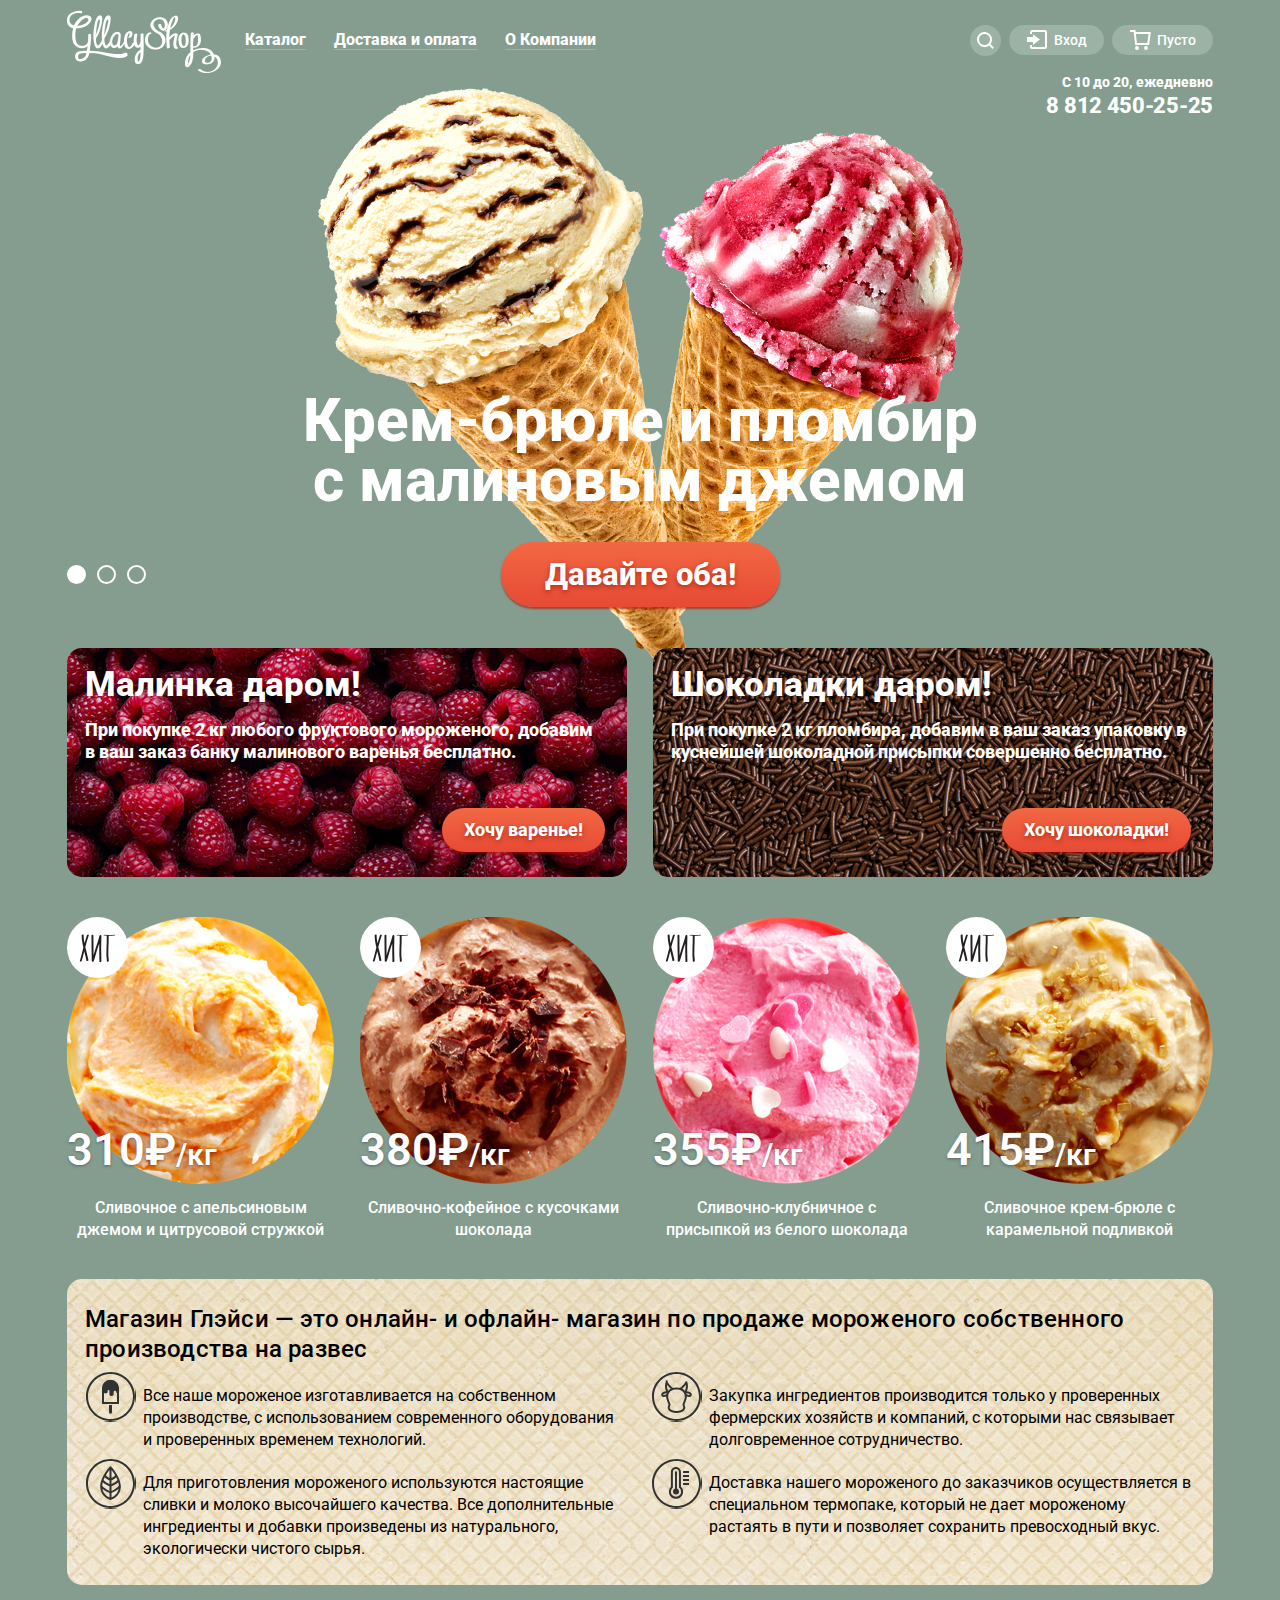
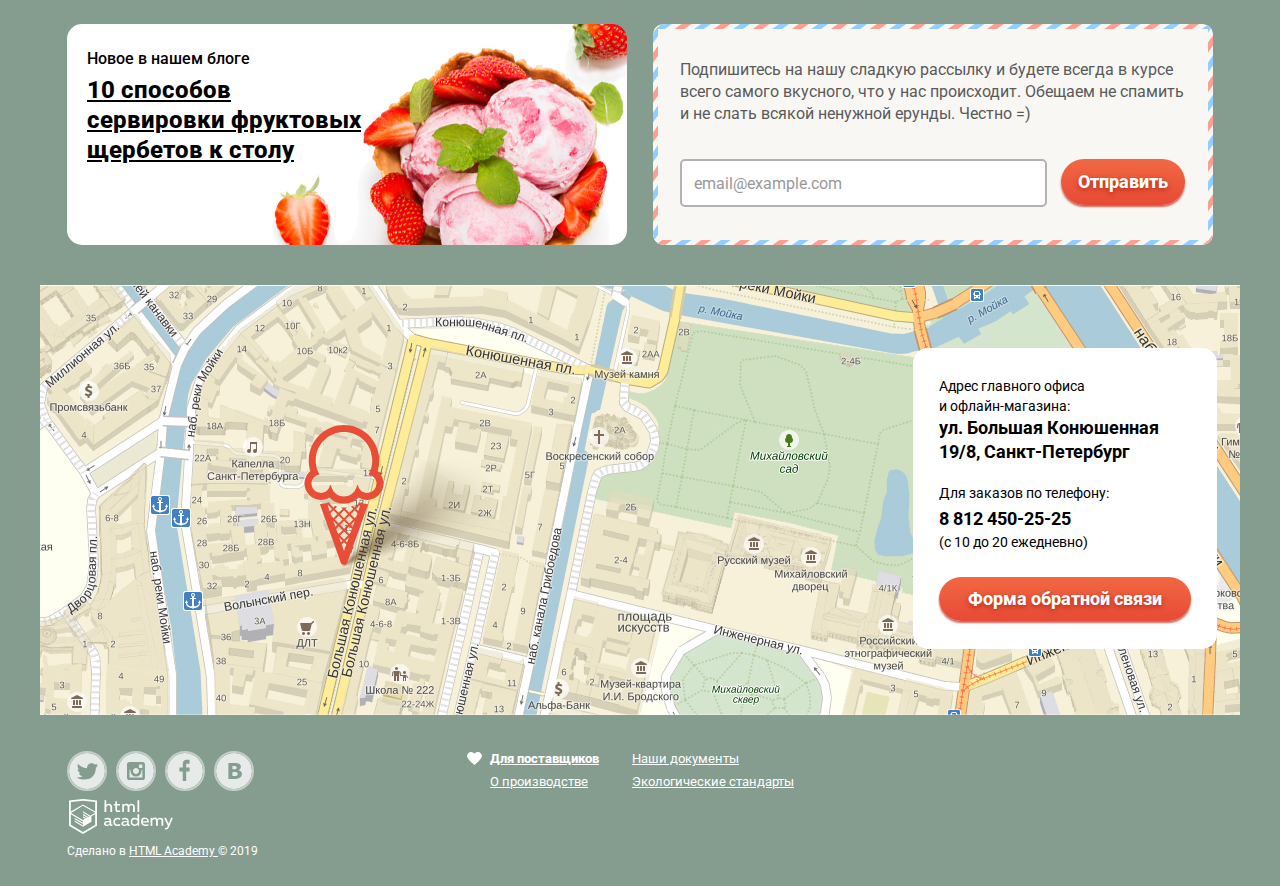
==== index.html @ dbf43b01 "Ошибки IE" ====
<!DOCTYPE html>
<html lang="ru">
<head>
  <meta charset="utf-8">
  <title>Магазин Глейси</title>
  <link href="https://fonts.googleapis.com/css?family=Roboto:100,100i,300,300i,400,400i,500,500i,700,700i,900,900i&display=swap&subset=cyrillic" rel="stylesheet">
  <link rel="stylesheet" href="css/normalize.css">
  <link rel="stylesheet" href="css/style.css">
</head>

<body class="body-index">
  <input class="visually-hidden" type="radio" id="product-1" name="toggle" checked>
  <input class="visually-hidden" type="radio" id="product-2" name="toggle">
  <input class="visually-hidden" type="radio" id="product-3" name="toggle">

  <div class="site-wrapper site-wrapper-background">


    <header class="header">
      <div class="container">
        <section class="top-header">
          <div class="wrap-heder-menu">
            <h1 class="visually-hidden">Gllacy Shop</h1>
            <a class="header-logo">
              <img src="img/logo-gllace.png" alt="logo" width="154" height="64">
            </a>
            <nav>
              <ul class="navigation-user-list">
                <li class="navigation-user-item">
                  <a href="#" class="navigation-user-btn">
                    Каталог
                  </a>
                  <!-- Выподающее меня -->
                  <ul class="menu-catalog-list">
                    <li class="menu-catalog-item">
                      <a href="#" class="menu-catalog-btn new">
                        Новинки
                      </a>
                    </li>
                    <li class="menu-catalog-item">
                      <a href="catalog.html" class="menu-catalog-btn">
                        Сливочное
                      </a>
                    </li>
                    <li class="menu-catalog-item">
                      <a href="#" class="menu-catalog-btn">
                        Щербеты
                      </a>
                    </li>
                    <li class="menu-catalog-item">
                      <a href="#" class="menu-catalog-btn">
                        Фруктовый лед
                      </a>
                    </li>
                    <li class="menu-catalog-item">
                      <a href="#" class="menu-catalog-btn">
                        Мелорин
                      </a>
                    </li>
                  </ul>
                </li>
                <li class="navigation-user-item">
                  <a href="#" class="navigation-user-btn">
                    Доставка и оплата
                  </a>
                </li>
                <li class="navigation-user-item">
                  <a href="#" class="navigation-user-btn">
                    О Компании
                  </a>
                </li>
              </ul>
            </nav>
          </div>
          <div class="user-registration">
            <div class="header-search">
              <label for="search" aria-label="Поиск">
                <svg class="search-icon" xmlns="http://www.w3.org/2000/svg" width="17" height="17" viewBox="0 0 17 17" fill="#fff">
                  <path d="M17 15.586l-3.542-3.542A7.465 7.465 0 0 0 15 7.5 7.5 7.5 0 1 0 7.5 15c1.71 0 3.282-.579 4.544-1.542L15.586 17 17 15.586zM2 7.5C2 4.467 4.467 2 7.5 2 10.532 2 13 4.467 13 7.5c0 3.032-2.468 5.5-5.5 5.5A5.506 5.506 0 0 1 2 7.5z"/>
                </svg>
              </label>
              <form class="main-search" action="#" name="Поиск" method="post">
                <input class="search-input main-input" type="search" name="Поиск" id="search" placeholder="Крем-брюле">
              </form>
            </div>
            <div class="wrap-user-entry">
              <div class="wrap-user-btn">
                <a class="user-btn" href="#">
                  Вход
                </a>
                <svg class="user-btn-icon" xmlns="http://www.w3.org/2000/svg" xmlns:xlink="http://www.w3.org/1999/xlink" width="21" height="19" viewBox="0 0 21 19" fill="#000">
                  <g>
                    <path d="M6 14.875L12.917 9.5 6 4.125v2.917H-.042v4.917H6z"/>
                    <path d="M18 0H5C3.9 0 3 .9 3 2v2h2V2h13v15H5v-2H3v2c0 1.1.9 2 2 2h13c1.1 0 2-.9 2-2V2c0-1.1-.9-2-2-2z"/>
                  </g>
                </svg>
                <form class="login-form" action="https://echo.htmlacademy.ru" method="post">
                  <p>
                    <label class="visually-hidden" for="user-login">Логин</label>
                    <input class="input-login-user main-input" id="user-login" type="text" name="login" placeholder="email@example.com" required>
                  </p>
                  <p>
                    <label class="visually-hidden" for="user-password">Пароль</label>
                    <input class="input-login-password main-input" id="user-password" type="password" name="password" placeholder="••••••••" required>
                  </p>
                  <div class="login-entry">
                    <button class="entry-btn main-btn" type="submit">Войти</button>
                    <div class="login-help">
                      <a class="restore main-link" href="#">Забыли пароль?</a>
                      <a class="new-regestration main-link" href="#">Новая регистрация</a>
                    </div>
                  </div>
                </form>
              </div>

              <div class="wrap-basket-btn">
                <a class="basket-btn" href="#">
                  Пусто
                </a>
                <svg class="basket-btn-icon" xmlns="http://www.w3.org/2000/svg" width="21" height="20" viewBox="0 0 21 20" fill="#fff">
                  <g>
                    <path d="M5.657 2.031L5.422 0H0v2h3.64l1.5 13h13.988l1.699-12.969H5.657zM17.372 13H6.922L5.888 4.031h12.66L17.372 13z"/>
                    <circle cx="6.984" cy="18" r="2"/>
                    <circle cx="15.984" cy="18" r="2"/>
                  </g>
                </svg>
              </div>

            </div>
          </div>
        </section>
        <div class="header-phone">
          <p class="schedule-text">С 10 до 20, ежедневно</p>
          <a class="header-phone-btn" href="tel:88124502525" aria-label="Телефон магазина">8 812 450-25-25</a>
        </div>
      </div>
    </header>

    <main class="main">
      <div class="container">

        <section class="slider">
          <div class="slider-controls">
            <label for="product-1"></label>
            <label for="product-2"></label>
            <label for="product-3"></label>
          </div>
          <ul class="main-slider-list">
            <li class="main-slider-item slide" id="slide1">
              <h2 class="main-slider-title">
                Крем-брюле и пломбир с малиновым джемом
              </h2>
              <a class="main-btn main-slider-btn" href="#">Давайте оба!</a>
            </li>
            <li class="main-slider-item slide" id="slide2">
              <h2 class="main-slider-title">
                Шоколадный пломбир и лимонный сорбет
              </h2>
              <a class="main-btn main-slider-btn" href="#">Давайте оба!</a>
            </li>
            <li class="main-slider-item slide" id="slide3">
              <h2 class="main-slider-title">
                Пломбир с помадкой и клубничный щербет
              </h2>
              <a class="main-btn main-slider-btn" href="#">Давайте оба!</a>
            </li>
          </ul>
        </section>

        <section class="banners">
          <h2 class="visually-hidden">Банеры бонусов</h2>
          <ul class="banners-list">
            <li class="banners-item">
              <p class="banner-title">
                Малинка даром!
              </p>
              <p class="banner-text">
                При покупке 2 кг любого фруктового мороженого, добавим в ваш заказ банку малинового варенья бесплатно.
              </p>
              <a href="#" class="main-btn banner-btn">
                Хочу варенье!
              </a>
            </li>
            <li class="banners-item">
              <p class="banner-title">
                Шоколадки даром!
              </p>
              <p class="banner-text">
                При покупке 2 кг пломбира, добавим в ваш заказ упаковку вкуснейшей шоколадной присыпки совершенно бесплатно.
              </p>
              <a href="#" class="main-btn banner-btn">
                Хочу шоколадки!
              </a>
            </li>
          </ul>
        </section>

        <section class="products-hit">
          <h2 class="visually-hidden">
            Популярные товары
          </h2>
          <ul class="products-list-hit">
            <li class="products-item-hit flag-hit">
              <p class="product-img">
                <img src="img/product-hit-1.png" alt="Сливочное с апельсиновым джемом и цитрусовой стружкой" width="267" height="267">
              </p>
              <p class="product-price">310₽</p>
              <h3 class="product-title">
                Сливочное с апельсиновым джемом и цитрусовой стружкой
              </h3>
              <div class="actions">
                <a class="main-btn view-btn" href="#">Быстрый просмотр</a>
              </div>
            </li>
            <li class="products-item-hit flag-hit">
              <p class="product-img">
                <img src="img/product-hit-2.png" alt="Сливочно-кофейное с кусочками шоколада" width="267" height="267">
              </p>
              <p class="product-price">380₽</p>
              <h3 class="product-title">
                Сливочно-кофейное с кусочками шоколада
              </h3>
              <div class="actions">
                <a class="main-btn view-btn" href="#">Быстрый просмотр</a>
              </div>
            </li>
            <li class="products-item-hit flag-hit">
              <p class="product-img">
                <img src="img/product-hit-3.png" alt="Сливочно-клубничное с присыпкой из белого шоколада" width="267" height="267">
              </p>
              <p class="product-price">355₽</p>
              <h3 class="product-title">
                Сливочно-клубничное с присыпкой из белого шоколада
              </h3>
              <div class="actions">
                <a class="main-btn view-btn" href="#">Быстрый просмотр</a>
              </div>
            </li>
            <li class="products-item-hit flag-hit">
              <p class="product-img">
                <img src="img/product-hit-4.png" alt="Сливочное крем-брюле с карамельной подливкой" width="267" height="267">
              </p>
              <p class="product-price">415₽</p>
              <h3 class="product-title">
                Сливочное крем-брюле с карамельной подливкой
              </h3>
              <div class="actions">
                <a class="main-btn view-btn" href="#">Быстрый просмотр</a>
              </div>
            </li>
          </ul>
        </section>

        <section class="seo-box">
          <h2 class="seo-title">
            Магазин Глэйси — это онлайн- и офлайн- магазин по продаже мороженого собственного производства на развес
          </h2>
          <ul class="seo-list">
            <li class="seo-item">
              <p class="seo-text">
                Все наше мороженое изготавливается на собственном производстве, с использованием современного оборудования и проверенных временем технологий.
              </p>
            </li>
            <li class="seo-item">
              <p class="seo-text">
                Закупка ингредиентов  производится только у проверенных фермерских хозяйств и компаний, с которыми нас связывает долговременное сотрудничество.
              </p>
            </li>
            <li class="seo-item">
              <p class="seo-text">
                Для приготовления мороженого используются настоящие сливки и молоко высочайшего качества. Все дополнительные ингредиенты и добавки произведены из натурального, экологически чистого сырья.
              </p>
            </li>
            <li class="seo-item">
              <p class="seo-text">
                Доставка нашего мороженого до заказчиков осуществляется в специальном термопаке, который не дает мороженому растаять в пути и позволяет сохранить превосходный вкус.
              </p>
            </li>
          </ul>
        </section>

        <section class="blog-news">
          <h2 class="blog-news-title visually-hidden">
            Новости блога
          </h2>
          <article class="blog-new">
            <h3 class="blog-new-text">
              Новое в нашем блоге
            </h3>
            <a href="#" class="blog-new-link main-link">
              10 способов сервировки
              фруктовых щербетов к
              столу
            </a>
          </article>
          <article class="blog-mailing">
            <h3 class="visually-hidden">
              Подписка на нашу рассылку
            </h3>
            <form action="https://echo.htmlacademy.ru" class="blog-mailing-email">
              <p aria-label="Отправить рассылку">
                Подпишитесь на нашу сладкую рассылку и будете всегда в курсе всего самого вкусного, что у нас происходит. Обещаем не спамить и не слать всякой ненужной ерунды. Честно =)
              </p>
              <label class="visually-hidden" for="blog-mailing-text">Почта для рассылки</label>
              <input class="main-input" id="blog-mailing-text" type="email" name="blog-mailing-text" placeholder="email@example.com" required>
              <button class="main-btn mailing-btn" type="submit">
                Отправить
              </button>
            </form>
          </article>
        </section>

      </div>

      <section class="map-index">
        <h2 class="visually-hidden">Расположение магазина на карте</h2>

        <div class="container">
          <div class="feedback">
            <p class="feedback-address-text">
              Адрес главного офиса
              и офлайн-магазина:
            </p>
            <h3 class="feedback-address-title">
              ул. Большая Конюшенная 19/8, Санкт-Петербург
            </h3>
            <p class="feedback-phone-text">
              Для заказов по телефону:
            </p>
            <a href="tel:88124502525" class="feedback-phone">
              8 812 450-25-25
            </a>
            <p class="feedback-timetable">
              (с 10 до 20 ежедневно)
            </p>

            <a href="#" class="main-btn feedback-btn">
              Форма обратной связи
            </a>
          </div>
        </div>
        <div class="map-index-btn">
          <img src="img/map-index.jpg" alt="Карта" width="1200" height="430">
        </div>


        <!-- <button class="map-index-btn" type="button"></button> -->
      </section>
    </main>

    <footer class="footer">
      <div class="container">
        <div class="social-network">
          <ul>
            <li class="social-item">
              <a href="#" class="social-button">
                <span class="visually-hidden">
                  Твитер
                </span>
                <svg class="social-icon-border" xmlns="http://www.w3.org/2000/svg" width="32" height="32" viewBox="0 0 32 32" fill="#FFF">
                  <path d="M16 0C7.164 0 0 7.164 0 16c0 8.837 7.164 16 16 16 8.837 0 16-7.163 16-16 0-8.836-7.163-16-16-16zm7.944 12.809c-.251 6.516-3.463 10.832-10.992 10.702h-.486c-.447 0-4.543-.443-5.344-1.823 2.479.19 4.247-.406 5.12-1.136-1.048-.289-2.923-.461-3.251-2.848.384.104.618.221 1.299.113-1.307-.824-2.758-1.519-2.679-3.643.311.317 1.164.518 1.46.457-.768-.233-2.149-3.244-.974-4.781 1.984 1.79 4.075 3.482 7.804 3.643.227-2.214 1.24-3.699 3.168-4.325 1.84-.479 3.255.26 3.901 1.138.737-.224 1.453-.466 2.193-.685-.004.833-.569 1.463-.935 1.709.747.165 1.423-.475 1.423-.475-.184.963-1.094 1.725-1.707 1.954z"/>
                </svg>
              </a>
            </li>
            <li class="social-item">
              <a href="#" class="social-button">
                <span class="visually-hidden">
                  Инстаграм
                </span>
                <svg class="social-icon-border" xmlns="http://www.w3.org/2000/svg" width="32" height="32" viewBox="0 0 32 32" fill="#FFF">
                  <g>
                    <path d="M20.916 16a4.938 4.938 0 1 1-9.877 0c0-.394.051-.773.138-1.14h-.897v6.838h11.396V14.86h-.897c.086.367.137.746.137 1.14z"/>
                    <path d="M15.978 18.659c1.466 0 2.659-1.193 2.659-2.659s-1.193-2.659-2.659-2.659c-1.466 0-2.659 1.193-2.659 2.659s1.192 2.659 2.659 2.659zM18.637 10.302h3.039v3.039h-3.039z"/>
                    <path d="M16 0C7.164 0 0 7.164 0 16c0 8.837 7.164 16 16 16 8.837 0 16-7.163 16-16 0-8.836-7.163-16-16-16zm7.955 21.698a2.285 2.285 0 0 1-2.279 2.279H10.279A2.285 2.285 0 0 1 8 21.698V10.302a2.286 2.286 0 0 1 2.279-2.279h11.396a2.286 2.286 0 0 1 2.279 2.279v11.396z"/>
                  </g>
                </svg>
              </a>
            </li>
            <li class="social-item">
              <a href="#" class="social-button">
                <span class="visually-hidden">
                  Фейсбук
                </span>
                <svg class="social-icon-border" xmlns="http://www.w3.org/2000/svg" width="32" height="32" viewBox="0 0 32 32" fill="#FFF">
                  <path d="M16 0C7.164 0 0 7.163 0 16s7.164 16 16 16c8.837 0 16-7.164 16-16S24.837 0 16 0zm4.062 9.455h-3.021v3.444h3.021v3.445h-3.021v8.61H14.02v-8.61H11v-3.445h3.021V9.455c0-1.902 1.353-3.445 3.021-3.445h3.021v3.445z"/>
                </svg>
              </a>
            </li>
            <li class="social-item">
              <a href="#" class="social-button">
                <span class="visually-hidden">
                  Вконтакте
                </span>
                <svg class="social-icon-border" xmlns="http://www.w3.org/2000/svg" width="32" height="32" viewBox="0 0 32 32" fill="#FFF">
                  <g>
                    <path d="M16.637 14.495c.402-.019.719-.082.951-.188.326-.145.54-.33.641-.559.101-.229.15-.496.15-.797 0-.232-.058-.465-.174-.697-.116-.232-.322-.405-.617-.517-.264-.1-.592-.155-.984-.165a76.242 76.242 0 0 0-1.652-.014h-.339v2.965h.565c.571 0 1.057-.009 1.459-.028zM18.118 17.084c-.282-.081-.672-.125-1.166-.132a127.97 127.97 0 0 0-1.55-.009h-.79v3.493h.264c1.014 0 1.74-.003 2.18-.009a3.2 3.2 0 0 0 1.212-.245c.377-.157.633-.364.774-.625s.214-.562.214-.9c0-.446-.088-.788-.261-1.03-.17-.241-.464-.423-.877-.543z"/>
                    <path d="M16 0C7.164 0 0 7.164 0 16c0 8.837 7.164 16 16 16 8.837 0 16-7.163 16-16 0-8.836-7.163-16-16-16zm6.602 20.531a3.73 3.73 0 0 1-1.124 1.327c-.552.415-1.161.71-1.823.886s-1.501.264-2.519.264h-6.121V8.987h5.443c1.13 0 1.957.038 2.48.113a5.126 5.126 0 0 1 1.561.5c.533.27.929.632 1.189 1.087.26.455.392.975.392 1.558 0 .678-.179 1.278-.536 1.795-.358.518-.863.92-1.517 1.208v.075c.917.182 1.642.559 2.179 1.13.537.571.807 1.325.807 2.261 0 .678-.138 1.283-.411 1.817z"/>
                  </g>
                </svg>
              </a>
            </li>
          </ul>
        </div>

        <div class="footer-menu">
          <a href="#" class="footer-menu-btn-bold main-link">
            Для поставщиков
          </a>
          <a href="#" class="footer-menu-btn main-link">
            Наши документы
          </a>
          <a href="#" class="footer-menu-btn main-link">
            О производстве
          </a>
          <a href="#" class="footer-menu-btn main-link">
            Экологические стандарты
          </a>
        </div>

        <div class="developer-box">
          <a href="https://htmlacademy.ru/intensive/htmlcss" class="htmlacademy-link">
            <img src="img/logo-htmlacademy.svg" alt="htmlacademy" width="108" height="39">
          </a>
          <p class="developer-text">
            Сделано в
            <a href="https://htmlacademy.ru/intensive/htmlcss" class="developer-link">
              HTML Academy
            </a>
            © 2019
          </p>
        </div>

      </div>
    </footer>
  </div>

  <section class="modal modal-write-us">
    <h2 class="visually-hidden">Напишите нам</h2>
    <p class="write-us-text">
      Мы обязательно вам ответим!
    </p>
    <form class="form-write-us" action="https://echo.htmlacademy.ru" method="post">
      <div class="wrap-top-write-us">
        <div class="modal-user-info">
          <p>
            <label class="visually-hidden" for="modal-user-login">
              Ваше имя:
            </label>
            <input class="modal-user-login main-input" id="modal-user-login" type="text" name="modal-user-login" placeholder="Имя Фамилия">
          </p>
          <p>
            <label class="visually-hidden" for="user-email">
              Ваш e-mail:
            </label>
            <input class="modal-user-email main-input" id="user-email" type="email" name="modal-user-email" placeholder="email@example.com">
          </p>
        </div>
        <p>
          <label class="visually-hidden" for="user-text">
            Текст письма:
          </label>
          <textarea name="modal-user-text" id="user-text" cols="30" rows="10" maxlength="999" placeholder="В свободной форме"></textarea>
        </p>
      </div>

      <p>
        <button class="main-btn write-us-btn" type="submit">
          Отправить
        </button>
      </p>

    </form>
    <button class="modal-close" type="button">
      <span class="visually-hidden">Закрыть</span>
    </button>
  </section>

  <section class="modal modal-map">
    <h2 class="visually-hidden">Карта</h2>
    <iframe src="https://www.google.com/maps/embed?pb=!1m18!1m12!1m3!1d1998.6037999040354!2d30.322010416394033!3d59.938716271971415!2m3!1f0!2f0!3f0!3m2!1i1024!2i768!4f13.1!3m3!1m2!1s0x4696310fca5ba729%3A0xea9c53d4493c879f!2sBolshaya+Konyushennaya+ul.%2C+19%2C+Sankt-Peterburg%2C+Russia%2C+191186!5e0!3m2!1sen!2s!4v1441888483426" width="940" height="446" allowfullscreen>
    </iframe>
    <p>
      <img src="img/map_pop_up.jpg" width="940" height="446" alt="Офис компании по адресу ул. Большая Конюшенная 19/8, Санкт-Петербург">
    </p>
    <button class="modal-close" type="button">
      <span class="visually-hidden">Закрыть</span>
    </button>
  </section>

  <script src="js/main.js"></script>

</body>
</html>
---- css/style.css ----
* {
  box-sizing: border-box;
}

/*TYPOGRAPHY*/

h1,h2,h3,h4,h5 {
  margin: 0;
}

a {
  text-decoration: none;
  color: #fff;
}

ul,
li {
  list-style: none;
  margin: 0;
  padding: 0;
}

img {
  max-width: 100%;
  height: auto;
}

p {
  margin: 0;
}

/*Container*/

.container {
  width: 1146px;
  margin: 0 auto;
}

/*Main_Button*/

.main-btn {
  display: inline-block;

  text-align: center;
  vertical-align: top;

  color: #fff;
  font-weight: 800;
  text-shadow: 0 2px 5px rgba(160, 32, 11, 0.76);

  box-shadow: 0px 2px 2px 0px rgba(172, 16, 0, 0.64);
  background: #f26843;
  background: -webkit-gradient(linear, left top, left bottom, from(#f26843), to(#e74a35));
  background: linear-gradient(to bottom, #f26843 0%, #e74a35 100%);
  background-image: -ms-linear-gradient( 90deg, rgb(231,74,53) 0%, rgb(242,104,67) 100%);

  border-radius: 50px;
  border: none;

  cursor: pointer;
}

/*main-link*/

.main-link {
  display: block;

  text-decoration: underline;
}

.main-link:hover,
.main-link:active {
  color: #e84d37;
}

/*main-input*/

.main-input {
  font-size: 18px;
  line-height: 24px;
  font-weight: 800;

  color: #000;

  border-radius: 5px;

  outline: none;
}

.main-input:focus {
  outline: #2e88e4;
}

.main-input::-webkit-input-placeholder {
  font-size: 16px;
  line-height: 24px;
  font-weight: 400;

  color: #999999;
}

.main-input::-moz-placeholder {
  font-size: 16px;
  line-height: 24px;
  font-weight: 400;

  color: #999999;
}

.main-input:-ms-input-placeholder {
  font-size: 16px;
  line-height: 24px;
  font-weight: 400;

  color: #999999;
}

.main-input::-ms-input-placeholder {
  font-size: 16px;
  line-height: 24px;
  font-weight: 400;

  color: #999999;
}

.main-input::placeholder {
  font-size: 16px;
  line-height: 24px;
  font-weight: 400;

  color: #999999;
}

/*-----------------------------------------------*/

body {
  /*position: relative;*/
  font-family: 'Roboto','Arial', sans-serif;
  font-size: 16px;
  line-height: 22px;
  font-weight: 400;
  color: #000;
  text-transform: none;
}

.visually-hidden:not(:focus):not(:active),
input[type="checkbox"].visually-hidden,
input[type="radio"].visually-hidden,
label[for="user-login"],
label[for="user-password"],
label[for="modal-user-login"],
label[for="user-email"],
label[for="user-text"] {
  position: absolute;

  width: 1px;
  height: 1px;
  margin: -1px;
  border: 0;
  padding: 0;

  white-space: nowrap;

  -webkit-clip-path: inset(100%);

  clip-path: inset(100%);
  clip: rect(0 0 0 0);
  overflow: hidden;
}

.site-wrapper {
  background-image: url(../img/background_slider_1.png);
  background-repeat: no-repeat;
  background-position: 50% 4.6%;

  -webkit-transition: background-image 0.5s ease, background-color 0.5s ease;

  transition: background-image 0.5s ease, background-color 0.5s ease;
}

.site-wrapper-background {
  min-width: 940px;
  background-color: #849d8f;
}

.site-wrapper::before,
.site-wrapper::after {
  content: "";

  visibility: hidden;
}

.site-wrapper::before {
  background-image: url(../img/background_slider_2.png);
}

.site-wrapper::after {
  background-image: url(../img/background_slider_3.png);
}

.slider {
  position: relative;

  padding-top: 272px;
  margin-bottom: 41px;

  text-align: center;
  color: #ffffff;
}

.main-slider-list {
  margin: 0;
  padding: 0;

  list-style: none;
}

.slide {
  display: none;
}

.main-slider-title {
  width: 700px;
  margin: 0 auto;
  margin-bottom: 31px;

  font-size: 60px;
  line-height: 60px;
  font-weight: 800;
}

.main-slider-btn {
  padding: 12px 44px;

  font-size: 31px;
  line-height: 41px;
}

.main-btn:hover {
  background: -webkit-gradient(linear, left top, left bottom, from(#f58669), to(#ec6f5e));
  background: linear-gradient(to bottom, #f58669 0%, #ec6f5e 100%);
  box-shadow: 0 2px 2px rgba(172, 16, 0, 1);
}

.main-btn:active {
  background: -webkit-gradient(linear, left top, left bottom, from(#d84732), to(#e1613e));
  background: linear-gradient(to bottom, #d84732 0%, #e1613e 100%);
  box-shadow: inset 0 2px 2px rgba(172, 16, 0, 1);
}

.slider-controls {
  position: absolute;
  bottom: 20px;
  left: 0px;
  z-index: 1;
}

.slider-controls label {
  display: inline-block;
  width: 19px;
  height: 19px;
  margin-right: 7px;

  vertical-align: top;

  background-color: transparent;
  border: 2px solid #ffffff;
  border-radius: 50%;
  cursor: pointer;
}

/*radio-btn-slider*/

#product-1:checked ~ .site-wrapper {
  background-color: #849d8f;
  background-image: url("../img/background_slider_1.png");
}

#product-2:checked ~ .site-wrapper {
  background-color: #8996a6;
  background-image: url(../img/background_slider_2.png);
}

#product-3:checked ~ .site-wrapper {
  background-color: #9d8b84;
  background-image: url(../img/background_slider_3.png);
}

#product-1:checked ~ .site-wrapper #slide1,
#product-2:checked ~ .site-wrapper #slide2,
#product-3:checked ~ .site-wrapper #slide3 {
  display: block;
}

#product-1:checked ~ .site-wrapper label[for="product-1"],
#product-2:checked ~ .site-wrapper label[for="product-2"],
#product-3:checked ~ .site-wrapper label[for="product-3"] {
  background-color: #ffffff;
}

.main-btn {
  color: #fff;
  font-weight: 800;
  box-shadow: 0px 2px 2px 0px rgba(172, 16, 0, 0.64);
  background-image: -ms-linear-gradient( 90deg, rgb(231,74,53) 0%, rgb(242,104,67) 100%);

  border-radius: 50px;
}

/*------------------------header------------------------*/

.header {
  display: -webkit-box;
  display: flex;
  -webkit-box-orient: vertical;
  -webkit-box-direction: normal;
          flex-direction: column;
  flex-wrap: wrap;
}

.top-header {
  display: -webkit-box;
  display: flex;
  -webkit-box-orient: horizontal;
  -webkit-box-direction: normal;
          flex-direction: row;
  -webkit-box-pack: start;
          justify-content: space-between;
  flex-wrap: wrap;

  padding-top: 10px;
}

.wrap-heder-menu {
  display: -webkit-box;
  display: flex;
  -webkit-box-orient: horizontal;
  -webkit-box-direction: normal;
          flex-direction: row;
  -webkit-box-pack: start;
          justify-content: flex-start;
  flex-wrap: wrap;
}


.header-logo {
  padding-right: 11px;
  line-height: 0;
}

/*navigation-menu*/

.navigation-user-list {
  position: relative;

  display: -webkit-box;

  display: flex;
  -webkit-box-orient: horizontal;
  -webkit-box-direction: normal;
          flex-direction: row;
  -webkit-box-pack: start;
          justify-content: flex-start;
  flex-wrap: wrap;
  align-self: flex-start;

  /*margin-right: 358px;*/
  padding-top: 15px;
}

.navigation-user-item {
  position: relative;

  padding: 4px 13px;
  margin-right: 2px;
}

.navigation-user-item:hover {
  border-radius: 50px;

  background-color: #f7f6f3;
}

.navigation-user-item:active {
  border-radius: 50px;

  background-color: rgba(248, 247, 244, 0.988);

  box-shadow: inset 0px 2px 1px 0px rgba(105, 105, 105, 0.7);
}

.navigation-user-item:hover .navigation-user-btn {
  color: #000;
  border-bottom: none;
}

.navigation-user-btn {
  font-size: 16px;
  line-height: 18px;
  font-weight: 800;

  border-bottom: 1px solid rgba(255,255,255,0.2);
}

.nanavigation-user-item--active {
  background-color: #d07058;

  border-radius: 50px;
}

.navigation-user-btn--active {
  border-bottom: none;
}

/*inner-navigation-menu*/

.menu-catalog-list {
  display: none;

  position: absolute;

  width: 142px;
  top: 100%;
  left: -8px;

  margin-top: 6px;

  border-radius: 5px;
  z-index: 4;
}

.menu-catalog-list:before {
  content: "";
  display: block;

  position: absolute;
  top: -20px;

  height: 20px;
  width: 100%;

  opacity: 0;
  /*background-color: red;*/
}

.navigation-user-item:hover > .menu-catalog-list {
  display: block;

  background-color: #f8f7f4;
  box-shadow: 0px 20px 20px 0px rgba(0, 0, 0, 0.4);
}

.menu-catalog-item {
  position: relative;

  padding-left: 20px;
  padding-top: 8px;
  padding-bottom: 8px;
}

.menu-catalog-item:hover {
  background-color: #fbded7;
}

.menu-catalog-item:active {
  background-color: #f6b5a5;
}

.menu-catalog-item:first-child {
  border-radius: 5px 5px 0px 0px;
}

.menu-catalog-item:last-child {
  border-radius: 0px 0px 5px 5px;
}

.menu-catalog-item--active {
  background-color: #d07058;
}

.menu-catalog-btn {
  display: block;

  font-size: 14px;
  line-height: 16px;
  font-weight: 400;

  color: #000;
}

.new {
  font-weight: 800;
  padding: 4px 0;
}

.new:before {
  content: '';

  position: absolute;
  top: 39px;
  left: 7px;

  height: 1px;
  width: 128px;

  background-color: #d1d0ce;
}

.user-registration {
  display: -webkit-box;
  display: flex;
  -webkit-box-orient: horizontal;
  -webkit-box-direction: normal;
          flex-direction: row;
  flex-wrap: wrap;

  -webkit-box-align: baseline;

          align-items: center;

  padding-top: 4px;
}

.header-search {
  position: relative;
  width: 31px;
  height: 31px;
  background-color: #9cb2a5;

  border-radius: 50%;
  margin-bottom: 8px;
}

.header-search:hover {
  background-color: #f8f7f4;
}

.header-search:hover .search-icon {
  fill: #323232;
}

.header-search label {
  cursor: pointer;
}

.search-icon {
  position: relative;

  top: 7px;
  left: 7px;

  fill: #fff;
}

.main-search {
  display: none;

  position: absolute;

  width: 344px;
  top: 100%;
  right: 0px;

  margin-top: 6px;
  padding: 17px 18px;

  border-radius: 5px;

  background-color: #f8f7f4;
  box-shadow: 0px 20px 20px 0px rgba(0, 0, 0, 0.4);

  z-index: 4;
}

.header-search:hover .main-search {
  display: block;
}

.main-search::before {
  content: "";
  display: block;

  position: absolute;
  top: -15px;

  height: 30px;
  width: 100%;

  opacity: 0;

  /*background-color: red;*/
}

.search-input {
  width: 100%;
  min-height: 43px;

  padding-top: 10px;
  padding-bottom: 10px;
  padding-left: 12px;
  padding-right: 12px;

  border: 1px solid #b2b2b2;
}

.search-input:hover {
  border: 1px solid #9a9a9a;
}

.search-input:focus {
  border: 1px solid #2e88e4;
}

.wrap-user-entry {
  display: -webkit-box;
  display: flex;
  -webkit-box-orient: horizontal;
  -webkit-box-direction: normal;
          flex-direction: row;
  flex-wrap: wrap;
  -webkit-box-pack: end;
          justify-content: flex-end;
  /*align-self: baseline;*/
  -webkit-box-align: center;
          align-items: center;

  margin-bottom: 8px;
}

.wrap-user-btn {
  position: relative;
  /*line-height: 0px;*/
}

.user-btn,
.basket-btn {
  position: relative;

  font-size: 14px;
  line-height: 16px;
  font-weight: 500;

  color: #fff;

  align-self: flex-start;

  background-color: #9cb2a5;
  border-radius: 50px;

  margin-left: 8px;
  padding: 7px 17px 7px 45px;
}

.user-btn-icon,
.basket-btn-icon {
  position: absolute;
  top: 1px;
  left: 26px;

  fill: #fff;
}

.wrap-user-btn:hover .user-btn,
.wrap-basket-btn:hover .basket-btn {
  background-color: #f8f7f4;
  color: #323232;
}

.wrap-user-btn:hover .user-btn-icon,
.wrap-basket-btn:hover .basket-btn-icon {
  fill: #323232;
}

.login-form {
  display: none;

  position: absolute;

  width: 276px;
  top: 100%;
  right: 0px;

  margin-top: 11px;
  padding-top: 17px;
  padding-bottom: 21px;
  padding-left: 18px;
  padding-right: 18px;

  border-radius: 5px;

  background-color: #f8f7f4;
  box-shadow: 0px 20px 20px 0px rgba(0, 0, 0, 0.4);

  z-index: 4;
}

.wrap-user-btn:hover .login-form {
  display: block;
}

.login-form::before {
  content: "";
  display: block;

  position: absolute;
  top: -15px;

  height: 30px;
  width: 100%;

  opacity: 0;

  /*background-color: red;*/
}

.input-login-user,
.input-login-password {
  width: 100%;
  min-height: 43px;

  padding-top: 10px;
  padding-bottom: 10px;
  padding-left: 12px;
  padding-right: 12px;

  border: 1px solid #b2b2b2;
}

.input-login-user:hover,
.input-login-password:hover {
  border: 1px solid #9a9a9a;
}

.input-login-user:focus,
.input-login-password:focus {
  border: 1px solid #2e88e4;
}

.login-form p {
  position: relative;

  margin-bottom: 19px;
}
.login-entry {
  display: -webkit-box;
  display: flex;
  -webkit-box-orient: horizontal;
  -webkit-box-direction: normal;
          flex-direction: row;
  flex-wrap: wrap;
  -webkit-box-align: center;
          align-items: center;
}

.entry-btn {
  font-size: 18px;
  line-height: 24px;
  font-weight: 800;
  color: #fff;

  margin-right: 20px;
  padding: 10px 25px;
}

.restore,
.new-regestration {
  font-size: 13px;
  line-height: 22px;
  font-weight: 400;

  color: #000;
}

.wrap-basket-btn {
  position: relative;
  /*line-height: 0px;*/
}

.basket-form {
  display: none;

  position: absolute;

  width: 540px;
  top: 100%;
  right: 0px;

  margin-top: 11px;
  /*padding-top: 17px;*/
  padding-bottom: 21px;
  padding-left: 18px;
  padding-right: 13px;

  border-radius: 5px;

  background-color: #f8f7f4;
  box-shadow: 0px 20px 20px 0px rgba(0, 0, 0, 0.4);

  z-index: 4;
}

.wrap-basket-btn:hover .basket-form {
  display: block;
}

.basket-form::before {
  content: "";
  display: block;

  position: absolute;
  top: -15px;

  height: 30px;
  width: 100%;

  opacity: 0;

  /*background-color: red;*/
}

.order-list {
  display: -webkit-box;
  display: flex;
  -webkit-box-orient: vertical;
  -webkit-box-direction: normal;
          flex-direction: column;

  border-bottom: 1px solid #cacac7;

  padding-bottom: 15px;
  margin-bottom: 15px;
}

.order-item {
  position: relative;

  display: -webkit-box;

  display: flex;
  -webkit-box-orient: horizontal;
  -webkit-box-direction: normal;
          flex-direction: row;
  -webkit-box-pack: start;
          justify-content: flex-start;
  flex-wrap: wrap;

  margin-top: 20px;
  /*padding-left: 0px;*/
}

.delete-item-btn {
  position: relative;

  background-color: #f8f7f4;
  border: none;

  cursor: pointer;
}

.delete-item-icon {
  position: absolute;
  top: 25%;
  left: 0px;
}

.order-img {
  width: 33px;
  height: 33px;

  margin: 0 13px;
}

.order-item p {
  font-size: 13px;
  line-height: 16px;
  font-weight: 400;

  color: #323232;

  padding-top: 7px;
}

.order-text {
  width: 220px;

  margin-right: 27px;
}

.weight-calculation-text {
  margin-right: 27px;
}

.wrap-total-price {
  display: -webkit-box;
  display: flex;
  -webkit-box-orient: vertical;
  -webkit-box-direction: normal;
          flex-direction: column;
  -webkit-box-align: end;
          align-items: flex-end;
}

.total-price {
  font-size: 15px;
  line-height: 18px;
  font-weight: 700;

  color: #323232;

  margin-bottom: 15px;
}

.order-btn {
  font-size: 18px;
  line-height: 24px;
  color: #fff;

  padding: 9px 14px;
}

.header-phone {
  float: right;
  color: #fff;
  font-weight: 800;
  text-align: right;
}

.schedule-text {
  font-size: 14px;
  line-height: 16px;

  padding-bottom: 4px;
}

.header-phone-btn {
  font-size: 22px;
  line-height: 24px;

  letter-spacing: -0.3px;
}

.banners {
  margin-top: 10px;
  margin-bottom: 14px;
}

.banners-list {
  display: -webkit-box;
  display: flex;
  -webkit-box-orient: horizontal;
  -webkit-box-direction: normal;
          flex-direction: row;
  flex-wrap: wrap;
  -webkit-box-pack: justify;
          justify-content: space-between;
}

.banners-item:nth-child(1) {
  background-color: #b02745;
  background-image: url(../img/banner-1.jpg);
  background-repeat: no-repeat;
  background-position: -50px -95px;
}

.banners-item:nth-child(2) {
  background-color: #5b3623;
  background-image: url(../img/banner-2.jpg);
  background-repeat: no-repeat;
  background-position: -220px -104px;
}

.banners-item {
  display: -webkit-box;
  display: flex;
  -webkit-box-orient: vertical;
  -webkit-box-direction: normal;
          flex-direction: column;

  width: 560px;
  color: #fff;

  border-radius: 15px;
  padding-bottom: 25px;
}

.banner-title {
  font-size: 35px;
  font-weight: 800;
  line-height: 41px;

  padding-top: 16px;
  padding-bottom: 14px;
  padding-left: 18px;
}

.banner-text {
  width: 535px;

  font-weight: 800;
  font-size: 18px;
  line-height: 22px;
  word-break: break-all;

  padding-bottom: 45px;
  padding-left: 18px;
}

.banner-btn {
  align-self: flex-end;

  font-size: 18px;
  line-height: 24px;
  color: #fff;

  margin-right: 22px;
  padding: 10px 22px;
}

.products-hit {
  margin-bottom: 25px;
}

.products-list-hit {
  display: -webkit-box;
  display: flex;
  -webkit-box-orient: horizontal;
  -webkit-box-direction: normal;
          flex-direction: row;
  -webkit-box-pack: start;
          justify-content: flex-start;
  flex-wrap: wrap;
}

.products-item-hit {
  position: relative;

  display: -webkit-box;

  display: flex;
  -webkit-box-orient: vertical;
  -webkit-box-direction: normal;
          flex-direction: column;
  -webkit-box-pack: start;
          justify-content: flex-start;

  width: 267px;

  margin-top: 26px;
  margin-bottom: 13px;
  margin-right: 26px;

  color: #fff;
}

.flag-hit::after {
  content: "";

  position: absolute;
  top: 0px;
  left: 0px;

  width: 61px;
  height: 61px;

  border-radius: 50%;

  background-color: #fff;
  background-image: url(../img/hit.svg);
  background-repeat: no-repeat;
  background-position: 0 0;
}

.product-img {
  position: absolute;
  z-index: 0;
}

.products-item-hit:nth-child(4n) {
  margin-top: 26px;
  margin-right: 0;
}

.products-item-hit:hover::before {
  content: "";
  position: absolute;

  top: -2px;
  left: -12px;

  width: 293px;
  min-height: 405px;

  background-color: rgba(255,255,255,0.2);
  box-shadow: 0px 20px 20px 0px rgba(0, 0, 0, 0.4);

  border-radius: 15px;

  z-index: 3;
}

.product-price {
  font-size: 45px;
  line-height: 45px;
  font-weight: 600;

  text-shadow: 0px 1px 3px rgba(49, 50, 53, 0.5);

  padding-top: 210px;
  padding-bottom: 20px;

  z-index: 2;
}

.product-price::after {
  content: "/кг";
  font-size: 30px;
}

.product-title {

  font-size: 16px;
  line-height: 22px;
  font-weight: 500;

  text-align: center;

  padding: 0 3px;
}

.products-item-hit .actions {
  -ms-grid-row-align: center;
      align-self: center;

  display: none;
  position: absolute;

  top: 100%;

  width: 100%;

  z-index: 3;
}

.products-item-hit:hover .actions {
  display: block;
}

.view-btn {
  display: block;
  position: relative;

  font-size: 18px;
  line-height: 24px;
  color: #fff;

  width: 200px;
  margin: 0 auto;
  margin-top: 9px;

  padding-top: 9px;
  padding-bottom: 11px;
  padding-right: 5px;
  padding-left: 5px;
}

.seo-box {
  color: #000;

  background-color: #efe4ce;
  background-image: url(../img/background-wafer.jpg);
  background-position: 0 0;

  border-radius: 15px;

  padding-top: 25px;
  padding-bottom: 25px;
  margin-bottom: 39px;
}

.seo-title {
  font-size: 24px;
  line-height: 30px;
  font-weight: 500;

  letter-spacing: 0.2px;

  padding-left: 18px;
}

.seo-list {
  display: -webkit-box;
  display: flex;
  -webkit-box-orient: horizontal;
  -webkit-box-direction: normal;
          flex-direction: row;
  -webkit-box-pack: start;
          justify-content: flex-start;
  flex-wrap: wrap;
}

.seo-item {
  position: relative;

  width: 558px;

  padding-top: 21px;
  padding-left: 76px;
}

.seo-item:nth-child(2n+1) {
  margin-right: 8px;
}

.seo-item::before {
  content: "";

  position: absolute;
  top: 8px;
  left: 19px;

  width: 50px;
  height: 50px;
}

.seo-item:nth-child(1)::before {
  background-image: url(../img/ice-cream.svg);
}

.seo-item:nth-child(2)::before {
  background-image: url(../img/cow.svg);
}

.seo-item:nth-child(3)::before {
  background-image: url(../img/eco.svg);
}

.seo-item:nth-child(4)::before {
  background-image: url(../img/thermometer.svg);
}

.seo-text {
  font-size: 16px;
  line-height: 22px;
  font-weight: 400;
}

.blog-news {
  display: -webkit-box;
  display: flex;
  -webkit-box-orient: horizontal;
  -webkit-box-direction: normal;
          flex-direction: row;
  -webkit-box-pack: justify;
          justify-content: space-between;
  flex-wrap: wrap;

  margin-bottom: 40px;
}

.blog-new {
  width: 560px;

  background-color: #fff;
  background-image: url(../img/background_blog_1.jpg);
  background-position: 17% 39%;

  border-radius: 15px;

  padding-top: 24px;
  padding-bottom: 24px;
  padding-left: 20px;
  padding-right: 20px;

  min-height: 221px;
}

.blog-new-text {
  font-size: 16px;
  line-height: 22px;
  color: #000;
  font-weight: 500;

  padding-bottom: 5px;
}

.blog-new-link {
  width: 280px;

  font-size: 24px;
  line-height: 30px;
  font-weight: 800;

  color: #000;
}

.blog-mailing {
  width: 560px;

  border: 5px solid #000;
  -webkit-border-image: url(../img/bg-post.svg) 7 round;
       -o-border-image: url(../img/bg-post.svg) 7 round;
          border-image: url(../img/bg-post.svg) 7 round;
  border-radius: 15px;

  padding-top: 24px;
  padding-bottom: 24px;
  padding-left: 20px;
  padding-right: 20px;

  background-color: #f8f7f4;

  min-height: 221px;
}

.blog-mailing-email {
  padding-top: 6px;
  padding-left: 2px;
}

.blog-mailing p {
  display: block;

  font-size: 16px;
  line-height: 22px;
  color: #5a5a5a;

  padding-bottom: 34px;
}

.blog-mailing input {
  width: 367px;

  padding-top: 10px;
  padding-bottom: 10px;
  padding-left: 12px;
  padding-right: 12px;

  border: 2px solid #b2b2b2;

  margin-right: 10px;
}

.blog-mailing input:hover {
  border: 2px solid #9a9a9a;
}

.blog-mailing input:focus {
  border: 2px solid #2e88e4;
}

.mailing-btn {
  font-size: 18px;
  line-height: 24px;

  padding: 11px 17px;
}

.map-index {
  position: relative;

  width: 1200px;
  margin: 0 auto;

  margin-bottom: 11px;
}

.map-index-btn {
  width: 1200px;
  margin: 0 auto;

  min-height: 430px;
}

.map-index-btn::after {
  content: "";

  position: absolute;
  top: 32%;
  left: 22%;

  width: 80px;
  height: 140px;

  background-image: url(../img/pin.svg);
  background-repeat: no-repeat;
}

.map-index-btn::before {
  content: "";

  position: absolute;
  top: 40%;
  left: 25%;

  width: 182px;
  height: 110px;

  background-image: url(../img/shadow.png);
  background-repeat: no-repeat;
}

.feedback {
  position: absolute;
  top: 63px;
  right: 23px;

  background-color: #fff;

  border-radius: 15px;

  padding: 28px 26px;

  color: #000;
}

.feedback p {
  font-size: 14px;
  line-height: 20px;
  font-weight: 400;
}

.feedback-address-text,
.feedback-timetable {
  width: 155px;
}

.feedback-phone-text {
  width: 180px;

  padding-bottom: 5px;
}

.feedback h3 {
  width: 225px;

  font-size: 18px;
  line-height: 24px;
  font-weight: 700;

  padding-bottom: 19px;
}

.feedback-phone {
  display: block;

  font-size: 18px;
  line-height: 22px;
  font-weight: 700;

  color: #000;

  padding-bottom: 2px;
}

.feedback-timetable {
  padding-bottom: 25px;
}

.feedback-btn {
  display: block;

  font-size: 18px;
  line-height: 24px;
  font-weight: 800;
  text-align: center;

  padding: 10px 29px;
}

.footer {
  padding-bottom: 26px;
}

.footer .container{
  display: -webkit-box;
  display: flex;
  -webkit-box-orient: horizontal;
  -webkit-box-direction: normal;
          flex-direction: row;
  -webkit-box-pack: start;
          justify-content: flex-start;
  flex-wrap: wrap;
}

.social-network ul {
  display: -webkit-box;
  display: flex;
  -webkit-box-orient: horizontal;
  -webkit-box-direction: normal;
          flex-direction: row;
  -webkit-box-pack: start;
          justify-content: flex-start;
  flex-wrap: wrap;
}

.social-network {
  padding-top: 19px;

  margin-right: 200px;
}

.social-item {
  padding-right: 9px;
}

.social-button {
  height: 40px;
  width: 40px;
}

.social-icon-border {
  min-width: 40px;
  min-height: 40px;

  border-radius: 50%;
  border: 2px solid #c2cec7;

  fill: #e6ebe9;
}

.social-icon-border:hover {
  fill: #fff;
}

.social-icon-border:active {
  border: 2px solid #e6ebe9;
  fill: #e6ebe9;
}

.footer-menu {
  display: -webkit-box;
  display: flex;
  -webkit-box-orient: horizontal;
  -webkit-box-direction: normal;
          flex-direction: row;
  -webkit-box-pack: start;
          justify-content: flex-start;
  flex-wrap: wrap;

  width: 380px;

  padding-top: 19px;
  padding-left: 27px;

  margin-right: 180px;
}

.footer-menu-btn-bold {
  position: relative;

  font-size: 13px;
  line-height: 16px;
  font-weight: 800;
}

.footer-menu-btn-bold::before {
  content: "";

  position: absolute;
  top: 1px;
  right: 150px;

  width: 15px;
  height: 15px;


  background-image: url(../img/heart.svg);
  background-repeat: no-repeat;
}

.footer-menu-btn {
  font-size: 13px;
  line-height: 16px;
  font-weight: 400;
}

.footer-menu a {
  min-width: 142px;
}

.developer-text {
  font-size: 12px;
  line-height: 18px;
  font-weight: 400;

  color: #fff;
}

.htmlacademy-link img {
  padding: 2px 2px;
}

.developer-link {
  font-size: 12px;
  line-height: 18px;
  font-weight: 400;

  color: #fff;

  text-decoration: underline;
}

.developer-link:hover,
.developer-link:active {
  color: #e84d37;
}

/*-----------------------Catalog--------------------------------*/

.breadcrumbs {
  position: relative;
}

.breadcrumbs-list {
  position: absolute;
  top: -19px;
  left: 0px;

  display: -webkit-box;

  display: flex;
  -webkit-box-orient: horizontal;
  -webkit-box-direction: normal;
          flex-direction: row;
  flex-wrap: wrap;
  -webkit-box-pack: start;
          justify-content: flex-start;
}

.breadcrumbs-item {
  position: relative;

  padding-right: 20px;
}

.breadcrumbs-item::after {
  content: "»";

  position: absolute;
  top: 0px;
  right: 7px;

  font-size: 14px;
  line-height: 16px;
  font-weight: 400;

  color: #fff;
}

.breadcrumbs-list a {
  font-size: 14px;
  line-height: 16px;
  font-weight: 400;

  color: #fff;
}

.breadcrumbs-link--active {
  text-decoration: none;
}

.catalog-name {
  font-size: 35px;
  line-height: 41px;
  font-weight: 800;

  color: #fff;

  margin-top: 0;
  margin-bottom: 27px;
}

.filter-form {
  display: -webkit-box;
  display: flex;
  -webkit-box-orient: horizontal;
  -webkit-box-direction: normal;
          flex-direction: row;
  -webkit-box-pack: start;
          justify-content: flex-start;
  flex-wrap: wrap;

  width: 880px;
}

.filter-form fieldset {
  border: none;

  padding-top: 0px;
  padding-bottom: 15px;
  padding-left: 0px;
  padding-right: 0px;
}

.filter-form legend {
  font-size: 14px;
  line-height: 16px;
  font-weight: 600;

  color: #fff;

  padding-bottom: 5px;
  padding-left: 14px;
}

.sorting-box {
  position: relative;

  padding-top: 8px;
  padding-bottom: 8px;
  padding-right: 13px;
}

.sorting-outer-btn {
  font-size: 16px;
  line-height: 18px;
  font-weight: 600;

  color: #fff;

  border-radius: 50px;

  background-color: #a9b9af;

  padding-top: 8px;
  padding-bottom: 8px;
  padding-left: 13px;
  padding-right: 50px;
}

.sorting-outer-icon {
  position: absolute;
  top: 14px;
  right: 24px;

  fill: #fff;
}

.sorting-box:hover .sorting-outer-btn {
  background-color: #fff;
  color: #000;
}

.sorting-box:hover .sorting-outer-icon {
  fill: #000;
}

.sorting-list {
  display: none;

  position: absolute;

  width: 192px;
  top: 100%;
  left: 0px;

  padding-left: 0px;
  padding-right: 0px;

  background-color: #fff;

  z-index: 4;
}

.sorting-item--active {
  background-color: #1e90ff;
}

.sorting-box:hover .sorting-list {
  display: block;
}

.sorting-inner-btn {
  font-size: 14px;
  line-height: 16px;
  font-weight: 400;

  color: #000;

  padding-left: 18px;
}

/*filter-price*/

.filter-price {
  margin-right: 10px;
}

.range-filter {
  width: 218px;
}

.range-controls {
  position: relative;

  height: 35px;
  padding-top: 18px;
  padding-bottom: 0px;
  padding-right: 20px;
  padding-left: 20px;

  background-color: #a9b9af;

  border-radius: 50px;
}

.range-controls .scale {
  height: 4px;

  background: #d7dcde;
  padding-left: 25px;
}

.range-controls .bar {
  width: 63%;
  height: 4px;


  background: #f8f7f4;
}

.range-controls .toggle {
  position: absolute;
  top: 9px;
  left: 0;

  width: 20px;
  height: 20px;
  padding: 0;

  border: 8px solid #ffffff;
  background-color: #ababab;
  box-shadow: 0 2px 1px 0 #cfcfcf;
  border-radius: 50%;
  cursor: pointer;
}

.range-controls .toggle-min {
  left: 35px;
}

.range-controls .toggle-max {
  left: 132px;
}

/*filter-fat*/

.filter-fat-box {
  font-size: 16px;
  line-height: 18px;
  font-weight: 500;

  color: #fff;

  border-radius: 50px;

  background-color: #a9b9af;

  padding-top: 1px;
  padding-bottom: 1px;
  padding-left: 0px;
  padding-right: 0px;

  width: 418px;
}

.filter-fat-list {
  display: -webkit-box;
  display: flex;
  -webkit-box-orient: horizontal;
  -webkit-box-direction: normal;
          flex-direction: row;
  -webkit-box-pack: justify;
          justify-content: space-between;
  flex-wrap: wrap;

  padding: 0px 17px 0px 48px;
}

.filter-option {
  margin-bottom: 6px;
  margin-top: 7px;
  /*margin-left: 20px;*/
  padding-left: 0px;
  padding-right: 0px;
}

.filter-option label {
  position: relative;

  display: block;

  cursor: pointer;
  -webkit-user-select: none;
  -moz-user-select: none;
  -ms-user-select: none;
  user-select: none;

  padding-top: 3px;
}

.filter-input-radio + label::before {
  content: "";
  position: absolute;
  left: -33px;
  top: -2px;

  width: 26px;
  height: 26px;

  background-image: url(../img/radio-off.svg);
  background-repeat: no-repeat;
  background-position: 0 0;
  opacity: 0.8;
}

.filter-input-radio + label:hover::before {
  opacity: 1;
}

.filter-input-radio:disabled + label::before {
  opacity: 0.3;
}

.filter-input-radio:checked + label::after {
  content: "";
  position: absolute;
  left: -33px;
  top: -2px;

  width: 26px;
  height: 26px;

  background-image: url(../img/radio-on.svg);
  background-repeat: no-repeat;
  background-position: 0 0;
  opacity: 0.9;
}

.filter-input-radio:checked + label:hover::after {
  opacity: 1;
}

.filter-input-radio:disabled + label::after {
  opacity: 0.3;
}

.filter-input-radio:disabled + label:hover::after {
  opacity: 0.3;
}

/*filter-fillers*/

.filter-fillers-box {
  font-size: 16px;
  line-height: 18px;
  font-weight: 500;

  color: #fff;

  border-radius: 50px;

  background-color: #a9b9af;

  padding-top: 1px;
  padding-bottom: 1px;
  padding-left: 0px;
  padding-right: 0px;

  width: 702px;
}

.filter-fat-list {
  display: -webkit-box;
  display: flex;
  -webkit-box-orient: horizontal;
  -webkit-box-direction: normal;
          flex-direction: row;
  -webkit-box-pack: justify;
          justify-content: space-between;
  flex-wrap: wrap;

  padding: 0px 17px 0px 48px;
}

.filter-input-checkbox + label::before {
  content: "";
  position: absolute;
  left: -35px;
  top: 0;

  width: 26px;
  height: 26px;

  background-image: url(../img/checkbox-off.svg);
  background-repeat: no-repeat;
  background-position: 0 0;
  opacity: 0.8;
}

.filter-input-checkbox + label:hover::before {
  opacity: 1;
}

.filter-input-checkbox:disabled + label::before {
  opacity: 0.3;
}

.filter-input-checkbox:checked + label::after {
  content: "";
  position: absolute;
  left: -35px;
  top: 0;

  width: 26px;
  height: 26px;

  background-image: url(../img/checkbox-on.svg);
  background-repeat: no-repeat;
  background-position: 0 0;
  opacity: 0.9;
}

.filter-input-checkbox:checked + label:hover::after {
  opacity: 1;
}

.filter-input-checkbox:disabled + label::after {
  opacity: 0.3;
}

.filter-input-checkbox:disabled + label:hover::after {
  opacity: 0.3;
}

.filter-form button {
  font-size: 16px;
  line-height: 18px;
  font-weight: 600;

  color: #fff;

  background-color: #a9b9af;

  border-radius: 50px;

  border: 2px solid #fff;

  margin-left: 12px;
  margin-top: 6px;
  padding: 7px 28px;

  -ms-grid-row-align: center;

      align-self: center;
}

.filter-form button:hover {
  color: #323232;

  background-color: #fff;

  border: 2px solid #fff;
}

.filter-form button:active {
  color: #323232;

  background-color: #ededed;

  border: 2px solid #ededed;

  box-shadow: inset 0px 2px 1px 0px rgba(105, 105, 105, 0.004);
}

/*pagination*/

.pagination-list {
  display: -webkit-box;
  display: flex;
  -webkit-box-orient: horizontal;
  -webkit-box-direction: normal;
          flex-direction: row;
  -webkit-box-pack: end;
          justify-content: flex-end;
  flex-wrap: wrap;

  margin-top: 65px;
  margin-bottom: 15px;
  padding-bottom: 30px;

  border-bottom: 1px solid #a9bbb1;
}

.pagination-item {

  margin-left: 2px;
}

.pagination-link {
  display: block;
  text-align: center;

  font-size: 16px;
  line-height: 18px;
  font-weight: 600;

  width: 27px;
  height: 27px;

  border-radius: 50%;

  padding: 5px 0px;
}

.pagination-link:hover {
  background-color: #9cb0a4;
}

.pagination-link:active {
  background-color: #fff;
  color: #000;
}

.pagination-link--active {
  background-color: #fff;

  color: #000;
}

.pagination-link-next {
  display: block;
  text-align: center;

  height: 27px;

  padding: 4px 0px 0px 11px;
}

/*-----------------------------------------------------------------------*/





/*Modal-Window*/

/*modal-write-us*/

.modal {
  display: none;

  position: fixed;

  color: #000000;

  background-color: #f8f7f4;
  background-position: 0 0;
  background-repeat: repeat;
  box-shadow: 0 30px 50px rgba(0, 0, 0, 0.7);
}

.modal-show {
  display: block;

  -webkit-animation: bounce 0.6s;

  animation: bounce 0.6s;
}

.write-us-text {
  font-size: 24px;
  line-height: 28px;
  font-weight: 600;

  color: #000;

  padding-top: 18px;
  padding-bottom: 17px;
}

.modal-write-us {
  top: 114px;
  left: 50%;

  width: 478px;
  height: 445px;

  margin-left: -238px;
  padding-right: 25px;
  padding-left: 25px;
  /*padding-top: 53px;*/

  border-radius: 15px;

  /*z-index: 6;*/
}

.modal-close {
  position: absolute;
  top: 0;
  right: 5px;

  width: 40px;
  height: 45px;

  background-color: transparent;
  border: 0;

  cursor: pointer;

  outline: none;
  z-index: 10;
}

.modal-close::before,
.modal-close::after {
  content: "";

  position: absolute;
  top: 24px;
  right: 8px;

  width: 24px;
  height: 2px;

  background-color: #000;
}

.modal-close::before {
  -webkit-transform: rotate(45deg);
  transform: rotate(45deg);
}

.modal-close::after {
  -webkit-transform: rotate(-45deg);
  transform: rotate(-45deg);
}

.form-write-us {

}

.form-write-us p {
  display: -webkit-box;
  display: flex;
  -webkit-box-orient: vertical;
  -webkit-box-direction: normal;
  flex-direction: column;
  flex-wrap: wrap;
}

.modal-user-info {
  display: -webkit-box;
  display: flex;
  -webkit-box-orient: vertical;
  -webkit-box-direction: normal;
          flex-direction: column;


  padding-bottom: 2px;
}

.modal-user-info input {
  width: 267px;

  margin-bottom: 19px;
  padding-top: 9px;
  padding-bottom: 9px;
  padding-left: 12px;
  padding-right: 12px;

  border: 1px solid #b2b2b2;
}

.modal-user-info input:hover {
  border: 1px solid #9a9a9a;
}

.modal-user-info input:focus {
  border: 1px solid #2e88e4;
}

.form-write-us textarea {
  font-size: 18px;
  line-height: 24px;
  font-weight: 800;

  color: #000;

  border-radius: 5px;

  outline: none;

  height: 155px;

  padding: 10px 15px;
  margin-bottom: 26px;
}

.form-write-us textarea:focus {
  outline: #2e88e4;
}

.form-write-us textarea::-webkit-input-placeholder {
  font-size: 16px;
  line-height: 24px;
  font-weight: 400;

  color: #999999;
}

.form-write-us textarea::-moz-placeholder {
  font-size: 16px;
  line-height: 24px;
  font-weight: 400;

  color: #999999;
}

.form-write-us textarea:-ms-input-placeholder {
  font-size: 16px;
  line-height: 24px;
  font-weight: 400;

  color: #999999;
}

.form-write-us textarea::-ms-input-placeholder {
  font-size: 16px;
  line-height: 24px;
  font-weight: 400;

  color: #999999;
}

.form-write-us textarea::placeholder {
  font-size: 16px;
  line-height: 24px;
  font-weight: 400;

  color: #999999;
}

.write-us-btn {
  align-self: flex-end;

  font-size: 18px;
  line-height: 24px;
  color: #fff;

  padding: 10px 22px;
}


/*Modal-Map*/

.modal-map {
  top: 50%;
  left: 50%;

  width: 940px;
  height: 446px;
  margin-top: -280px;
  margin-left: -470px;

  z-index: 6;
}

.modal-map p {
  margin: 0;
}





.modal-error {
  -webkit-animation: shake 0.6s;
  animation: shake 0.6s;
}

@-webkit-keyframes bounce {
  0% {
    -webkit-transform: translateY(-2000px);
    transform: translateY(-2000px);
  }

  70% {
    -webkit-transform: translateY(30px);
    transform: translateY(30px);
  }

  90% {
    -webkit-transform: translateY(-10px);
    transform: translateY(-10px);
  }

  100% {
    -webkit-transform: translateY(0);
    transform: translateY(0);
  }
}

@keyframes bounce {
  0% {
    -webkit-transform: translateY(-2000px);
    transform: translateY(-2000px);
  }

  70% {
    -webkit-transform: translateY(30px);
    transform: translateY(30px);
  }

  90% {
    -webkit-transform: translateY(-10px);
    transform: translateY(-10px);
  }

  100% {
    -webkit-transform: translateY(0);
    transform: translateY(0);
  }
}

@-webkit-keyframes shake {
  0%,
  100% {
    -webkit-transform: translateX(0);
    transform: translateX(0);
  }

  10%,
  30%,
  50%,
  70%,
  90% {
    -webkit-transform: translateX(-10px);
    transform: translateX(-10px);
  }

  20%,
  40%,
  60%,
  80% {
    -webkit-transform: translateX(10px);
    transform: translateX(10px);
  }
}

@keyframes shake {
  0%,
  100% {
    -webkit-transform: translateX(0);
    transform: translateX(0);
  }

  10%,
  30%,
  50%,
  70%,
  90% {
    -webkit-transform: translateX(-10px);
    transform: translateX(-10px);
  }

  20%,
  40%,
  60%,
  80% {
    -webkit-transform: translateX(10px);
    transform: translateX(10px);
  }
}
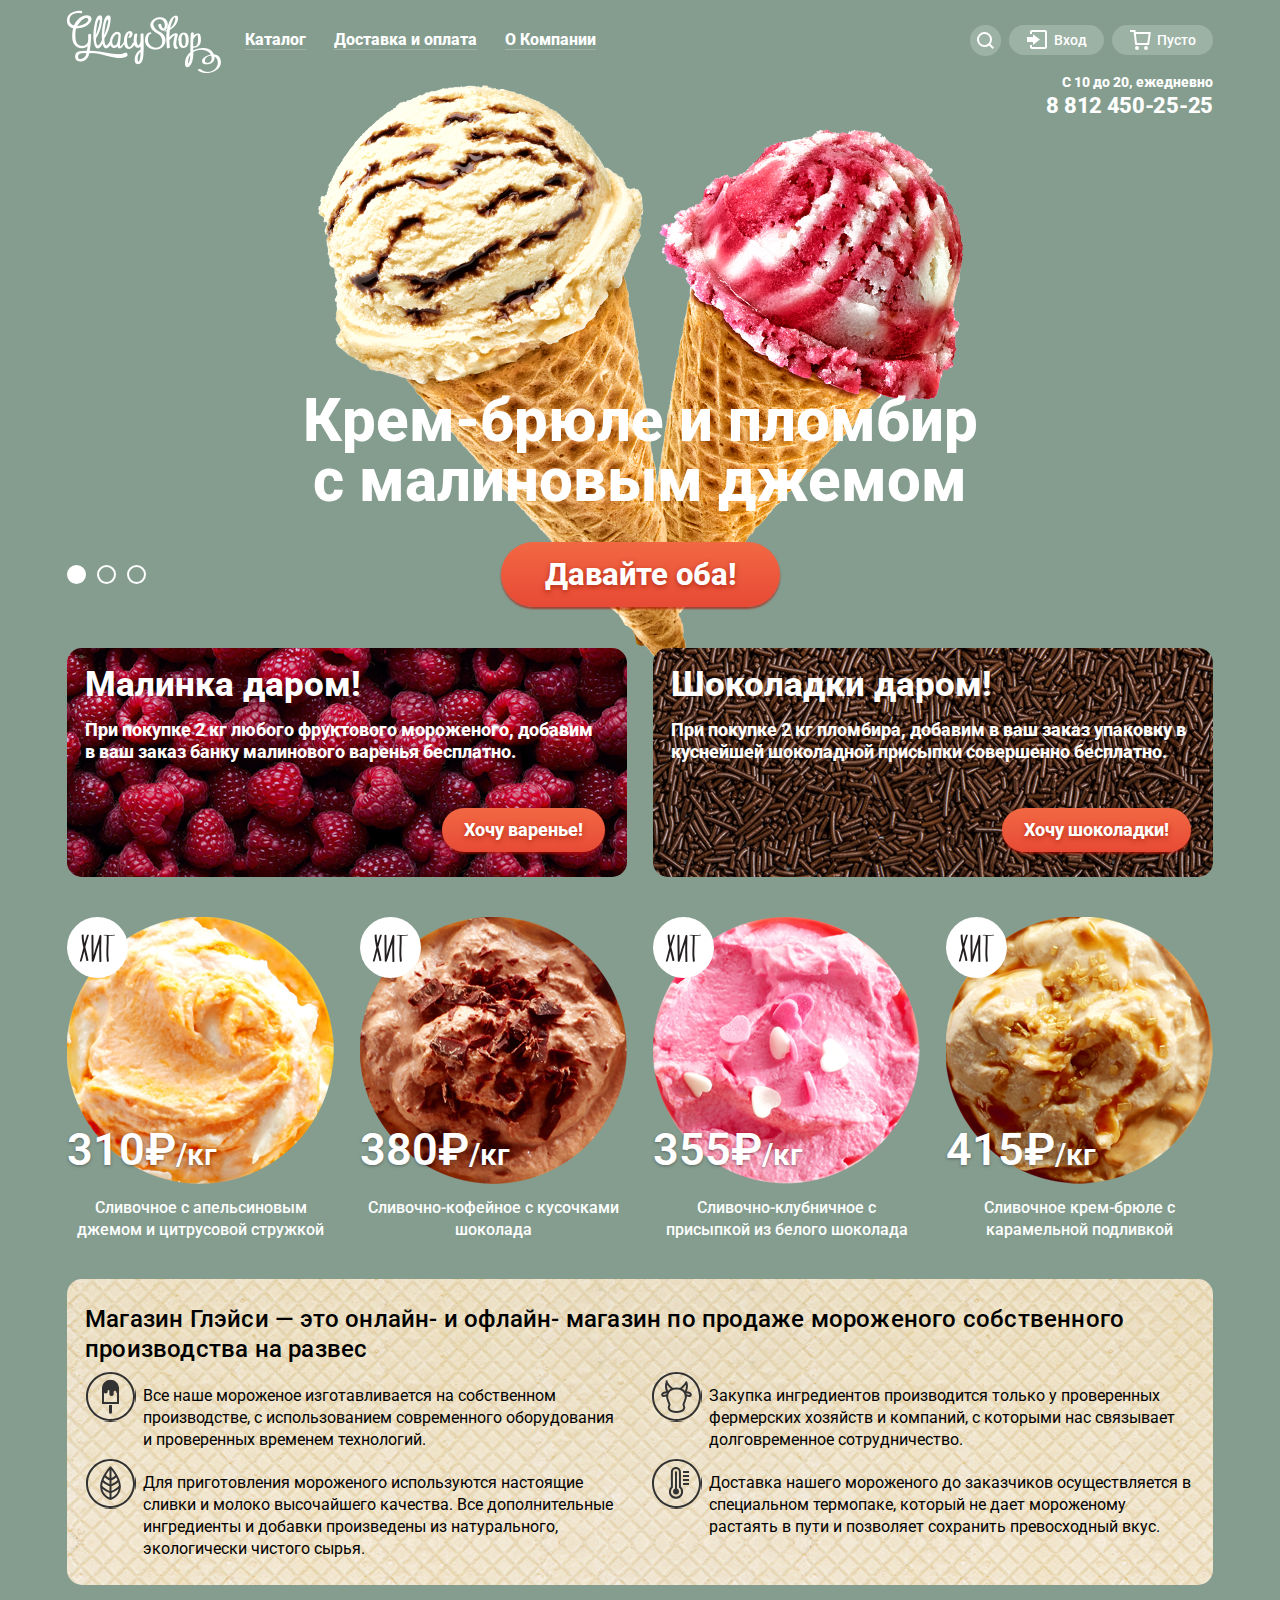
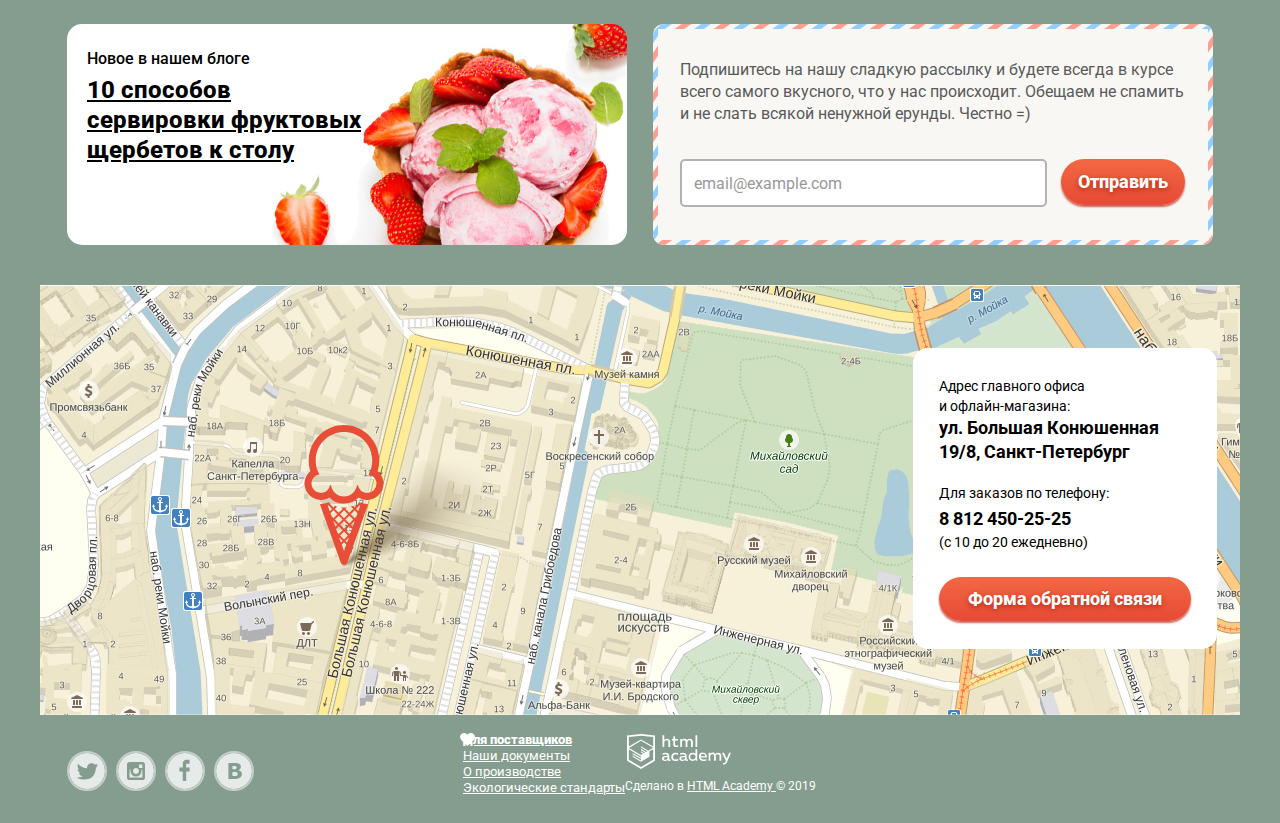
==== commit bf7eea5d: "Исправление" ====
--- a/index.html
+++ b/index.html
@@ -106,8 +106,8 @@
                   <div class="login-entry">
                     <button class="entry-btn main-btn" type="submit">Войти</button>
                     <div class="login-help">
-                      <a class="restore main-link" href="#">Забыли пароль?</a>
-                      <a class="new-regestration main-link" href="#">Новая регистрация</a>
+                      <a class="restore main-link-box" href="#">Забыли пароль?</a>
+                      <a class="new-regestration main-link-box" href="#">Новая регистрация</a>
                     </div>
                   </div>
                 </form>
@@ -287,7 +287,7 @@
             <h3 class="blog-new-text">
               Новое в нашем блоге
             </h3>
-            <a href="#" class="blog-new-link main-link">
+            <a href="#" class="blog-new-link main-link-box">
               10 способов сервировки
               фруктовых щербетов к
               столу
--- a/css/style.css
+++ b/css/style.css
@@ -70,6 +70,17 @@
 
 .main-link:hover,
 .main-link:active {
+  color: #ffbc9e;
+}
+
+.main-link-box {
+  display: block;
+
+  text-decoration: underline;
+}
+
+.main-link-box:hover,
+.main-link-box:active {
   color: #e84d37;
 }
 
@@ -540,7 +551,12 @@
 }
 
 .header-search label {
+  display: block;
+
   cursor: pointer;
+
+  width: 100%;
+  height: 100%;
 }
 
 .search-icon {
@@ -1527,7 +1543,7 @@
   fill: #e6ebe9;
 }
 
-.footer-menu {
+.footer-menu-list {
   display: -webkit-box;
   display: flex;
   -webkit-box-orient: horizontal;
@@ -1545,6 +1561,10 @@
   margin-right: 180px;
 }
 
+.footer-menu-item {
+  padding-bottom: 5px;
+}
+
 .footer-menu-btn-bold {
   position: relative;
 
@@ -1574,7 +1594,7 @@
   font-weight: 400;
 }
 
-.footer-menu a {
+.footer-menu-list a {
   min-width: 142px;
 }
 
@@ -1687,7 +1707,7 @@
   border: none;
 
   padding-top: 0px;
-  padding-bottom: 15px;
+  padding-bottom: 16px;
   padding-left: 0px;
   padding-right: 0px;
 }
@@ -1703,87 +1723,78 @@
   padding-left: 14px;
 }
 
-.sorting-box {
+.sorting {
+  margin-right: 13px;
+}
+
+.select-sort {
   position: relative;
 
-  padding-top: 8px;
-  padding-bottom: 8px;
-  padding-right: 13px;
-}
-
-.sorting-outer-btn {
-  font-size: 16px;
-  line-height: 18px;
-  font-weight: 600;
+  color:#fff;
+
+  font-size:16px;
+  line-height:18px;
+  font-weight:500;
 
   color: #fff;
 
+  background-color: #a9b9af;
+  background-image: url(../img/icon-down-dir-white.svg);
+  background-repeat: no-repeat;
+  background-position: 92% 60%;
+
+  padding: 9px 33px 8px 13px;
+
+  border: none;
   border-radius: 50px;
 
-  background-color: #a9b9af;
-
-  padding-top: 8px;
-  padding-bottom: 8px;
-  padding-left: 13px;
-  padding-right: 50px;
-}
-
-.sorting-outer-icon {
-  position: absolute;
-  top: 14px;
-  right: 24px;
-
-  fill: #fff;
-}
-
-.sorting-box:hover .sorting-outer-btn {
+  -moz-appearance: none;
+  -webkit-appearance: none;
+  appearance: none;
+
+  outline: none;
+}
+
+.select-sort:hover,
+.select-sort:active,
+.select-sort:focus {
+  color:#323232;
+
   background-color: #fff;
-  color: #000;
-}
-
-.sorting-box:hover .sorting-outer-icon {
-  fill: #000;
-}
-
-.sorting-list {
-  display: none;
-
-  position: absolute;
-
-  width: 192px;
-  top: 100%;
-  left: 0px;
-
-  padding-left: 0px;
-  padding-right: 0px;
-
-  background-color: #fff;
-
-  z-index: 4;
-}
-
-.sorting-item--active {
-  background-color: #1e90ff;
-}
-
-.sorting-box:hover .sorting-list {
-  display: block;
-}
-
-.sorting-inner-btn {
+  background-image: url(../img/icon-down-dir-black.svg);
+  background-repeat: no-repeat;
+  background-position: 92% 60%;
+}
+
+select::-ms-expand {
+    display: none;
+}
+
+/*filter-price*/
+
+.filter-price {
+  margin-right: 12px;
+}
+
+.min-price input,
+.max-price input {
+  width: 26px;
+  /*height: 17px;*/
+
   font-size: 14px;
   line-height: 16px;
-  font-weight: 400;
-
-  color: #000;
-
-  padding-left: 18px;
-}
-
-/*filter-price*/
-
-.filter-price {
-  margin-right: 10px;
+  font-weight: 600;
+
+  color: #fff;
+
+  border: none;
+
+  background-color: transparent;
+}
+
+.min-price input:focus,
+.max-price input:focus {
+  outline: #2e88e4;
 }
 
 .range-filter {
@@ -1905,8 +1916,8 @@
   left: -33px;
   top: -2px;
 
-  width: 26px;
-  height: 26px;
+  width: 30px;
+  height: 28px;
 
   background-image: url(../img/radio-off.svg);
   background-repeat: no-repeat;
@@ -1928,8 +1939,8 @@
   left: -33px;
   top: -2px;
 
-  width: 26px;
-  height: 26px;
+  width: 30px;
+  height: 28px;
 
   background-image: url(../img/radio-on.svg);
   background-repeat: no-repeat;
@@ -1989,8 +2000,8 @@
   left: -35px;
   top: 0;
 
-  width: 26px;
-  height: 26px;
+  width: 30px;
+  height: 28px;
 
   background-image: url(../img/checkbox-off.svg);
   background-repeat: no-repeat;
@@ -2012,8 +2023,8 @@
   left: -35px;
   top: 0;
 
-  width: 26px;
-  height: 26px;
+  width: 30px;
+  height: 28px;
 
   background-image: url(../img/checkbox-on.svg);
   background-repeat: no-repeat;
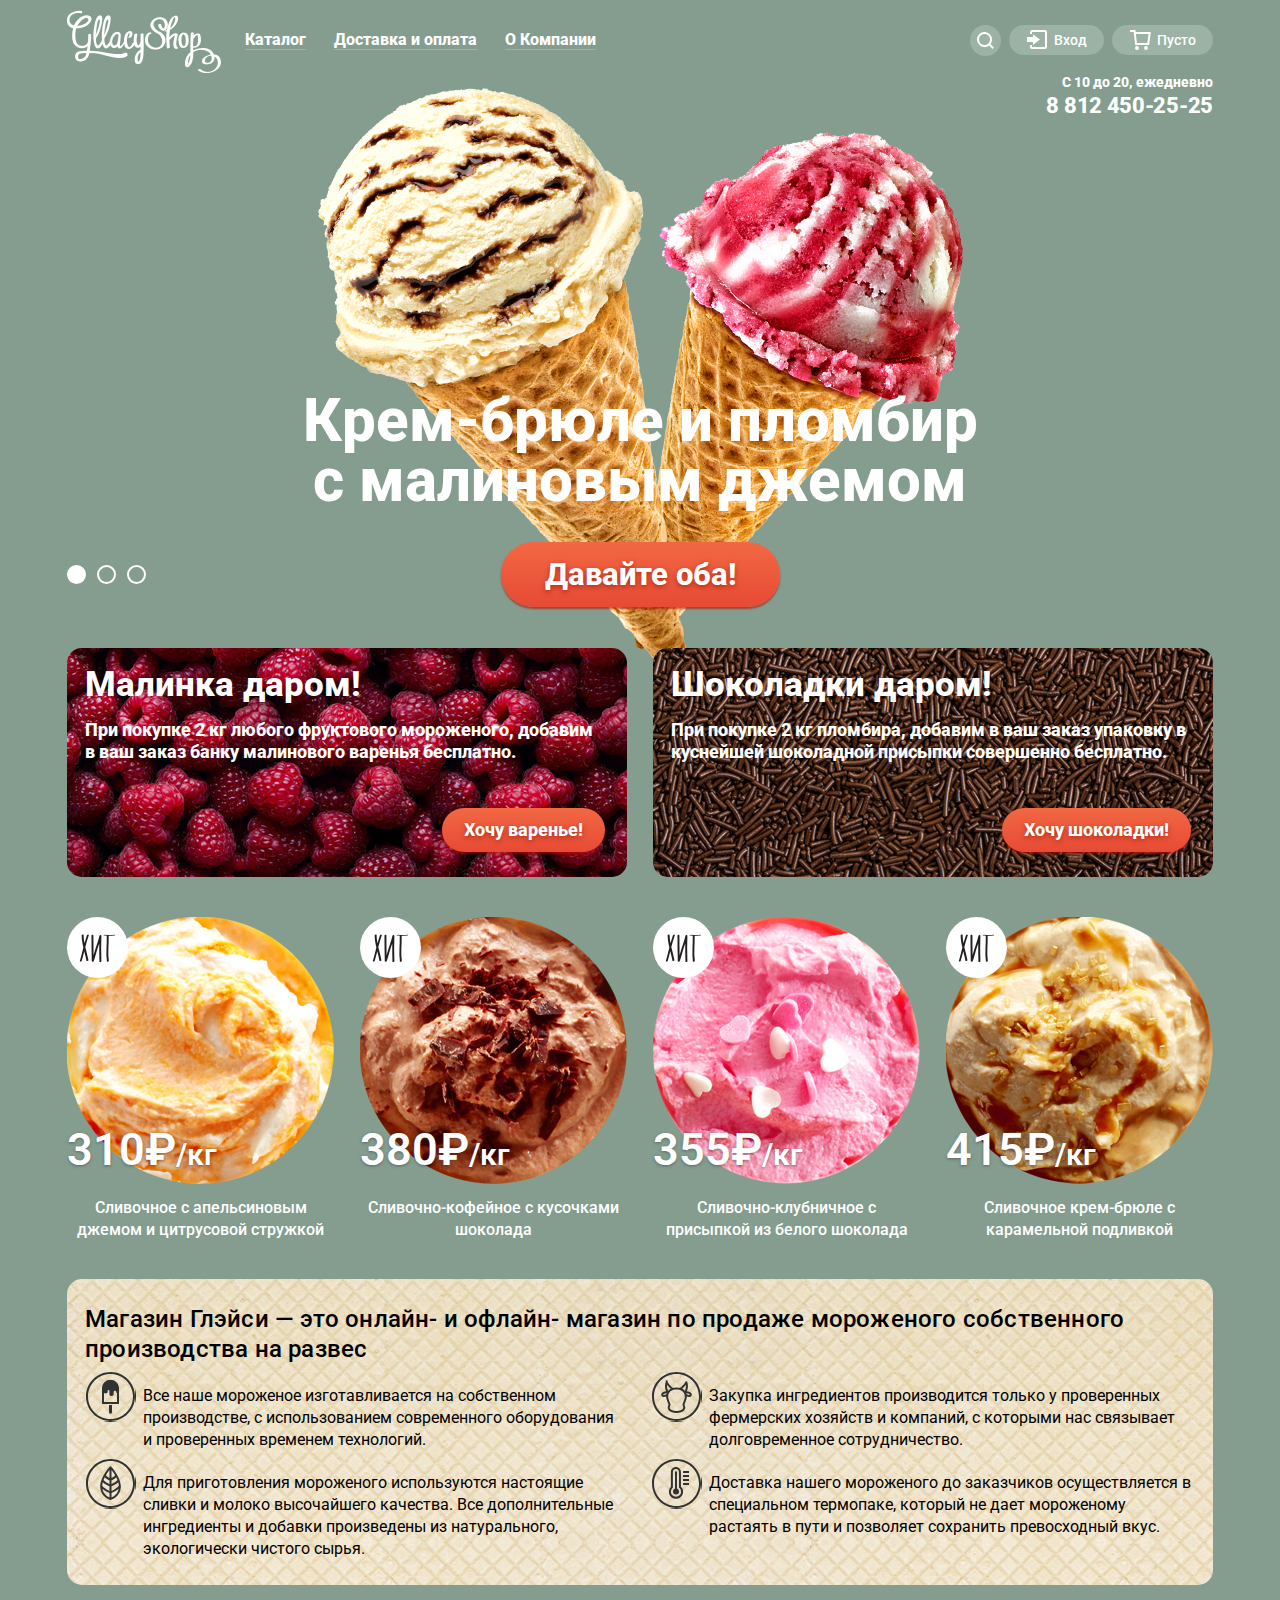
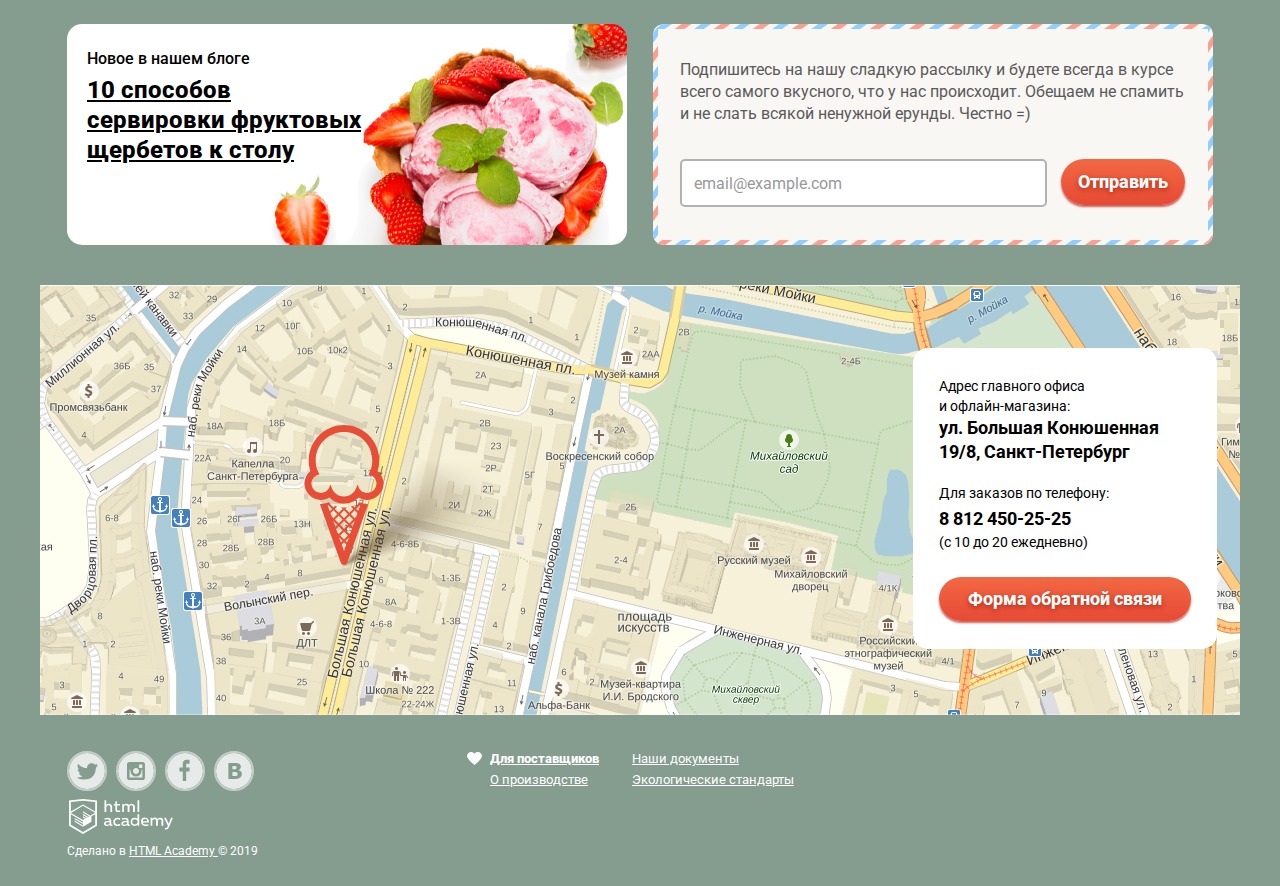
==== commit 42321eec: "+" ====
--- a/index.html
+++ b/index.html
@@ -402,19 +402,29 @@
           </ul>
         </div>
 
-        <div class="footer-menu">
-          <a href="#" class="footer-menu-btn-bold main-link">
-            Для поставщиков
-          </a>
-          <a href="#" class="footer-menu-btn main-link">
-            Наши документы
-          </a>
-          <a href="#" class="footer-menu-btn main-link">
-            О производстве
-          </a>
-          <a href="#" class="footer-menu-btn main-link">
-            Экологические стандарты
-          </a>
+        <div class="footer-menu-box">
+          <ul class="footer-menu-list">
+            <li class="footer-menu-item">
+              <a href="#" class="footer-menu-btn-bold main-link">
+                Для поставщиков
+              </a>
+            </li>
+            <li class="footer-menu-item">
+              <a href="#" class="footer-menu-btn main-link">
+                Наши документы
+              </a>
+            </li>
+            <li class="footer-menu-item">
+              <a href="#" class="footer-menu-btn main-link">
+                О производстве
+              </a>
+            </li>
+            <li class="footer-menu-item">
+              <a href="#" class="footer-menu-btn main-link">
+                Экологические стандарты
+              </a>
+            </li>
+          </ul>
         </div>
 
         <div class="developer-box">
--- a/css/style.css
+++ b/css/style.css
@@ -1622,7 +1622,7 @@
 
 .developer-link:hover,
 .developer-link:active {
-  color: #e84d37;
+  color: #ffbc9e;
 }
 
 /*-----------------------Catalog--------------------------------*/
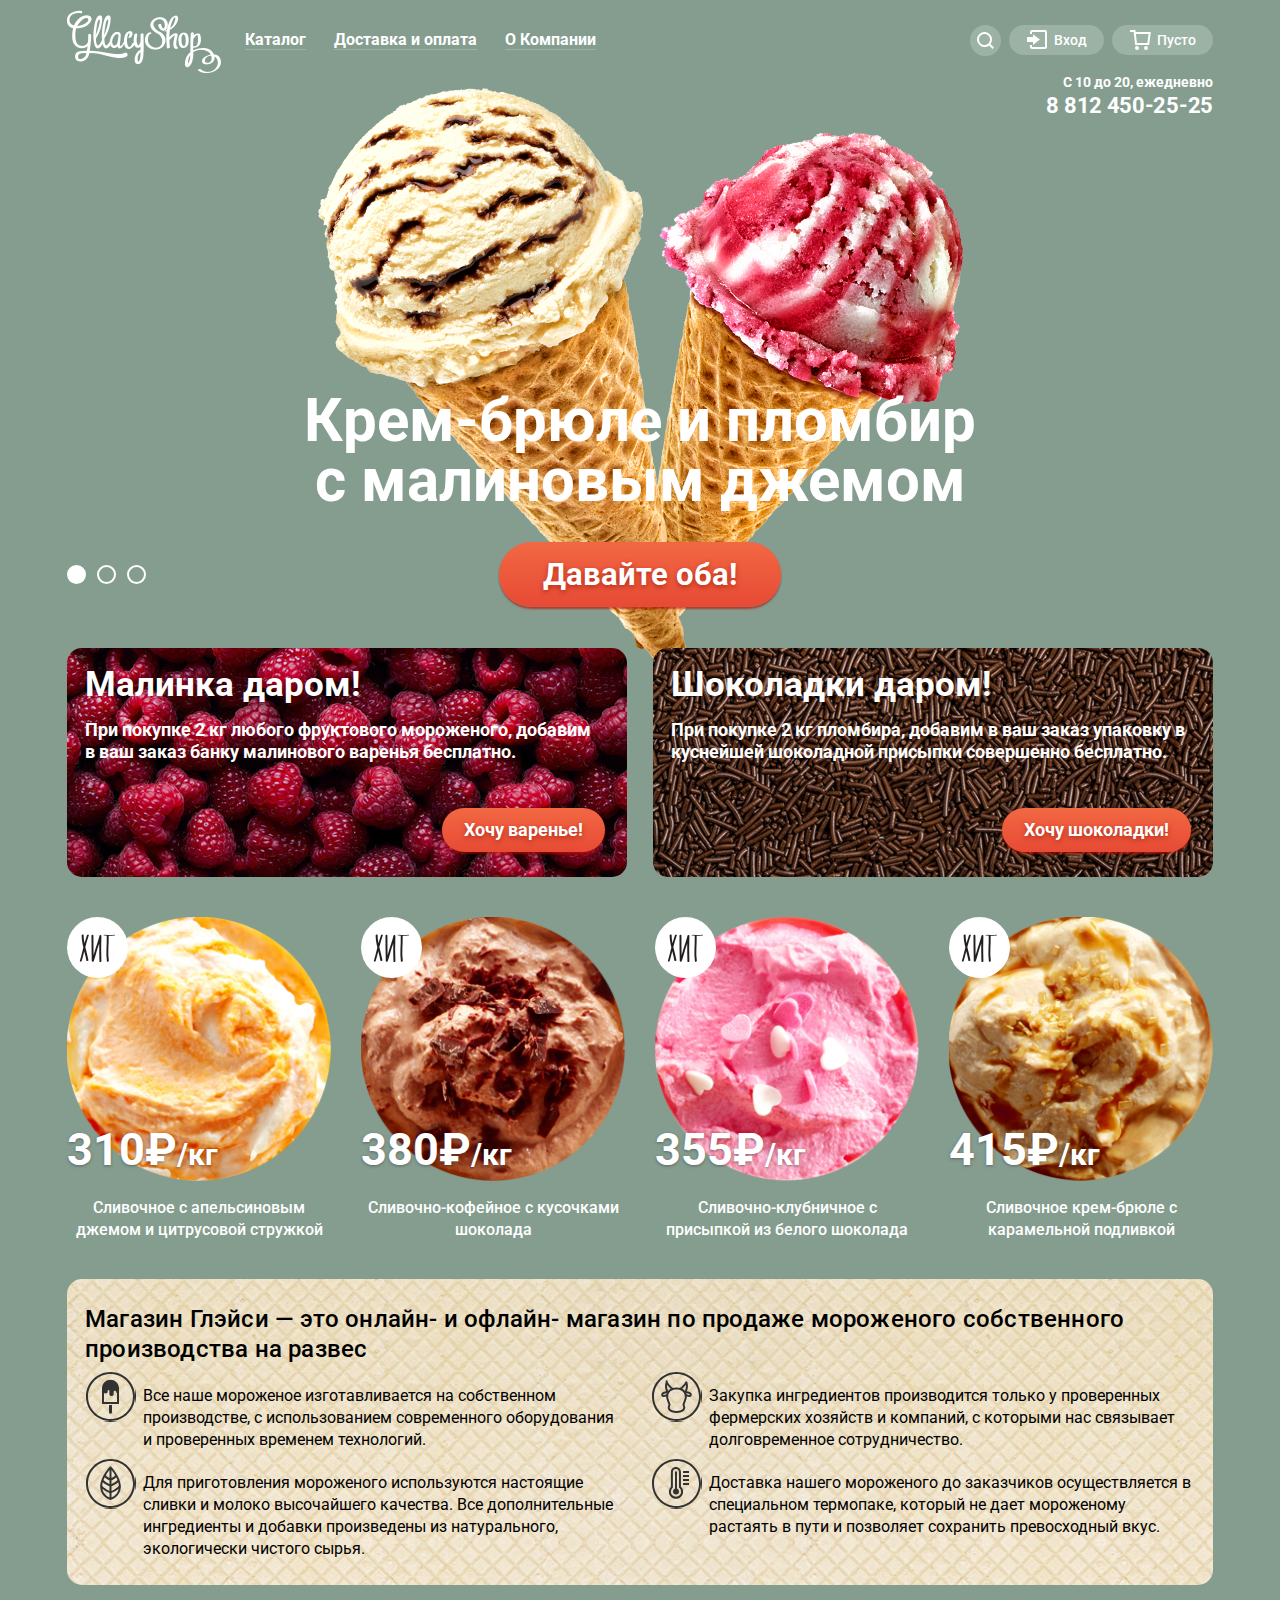
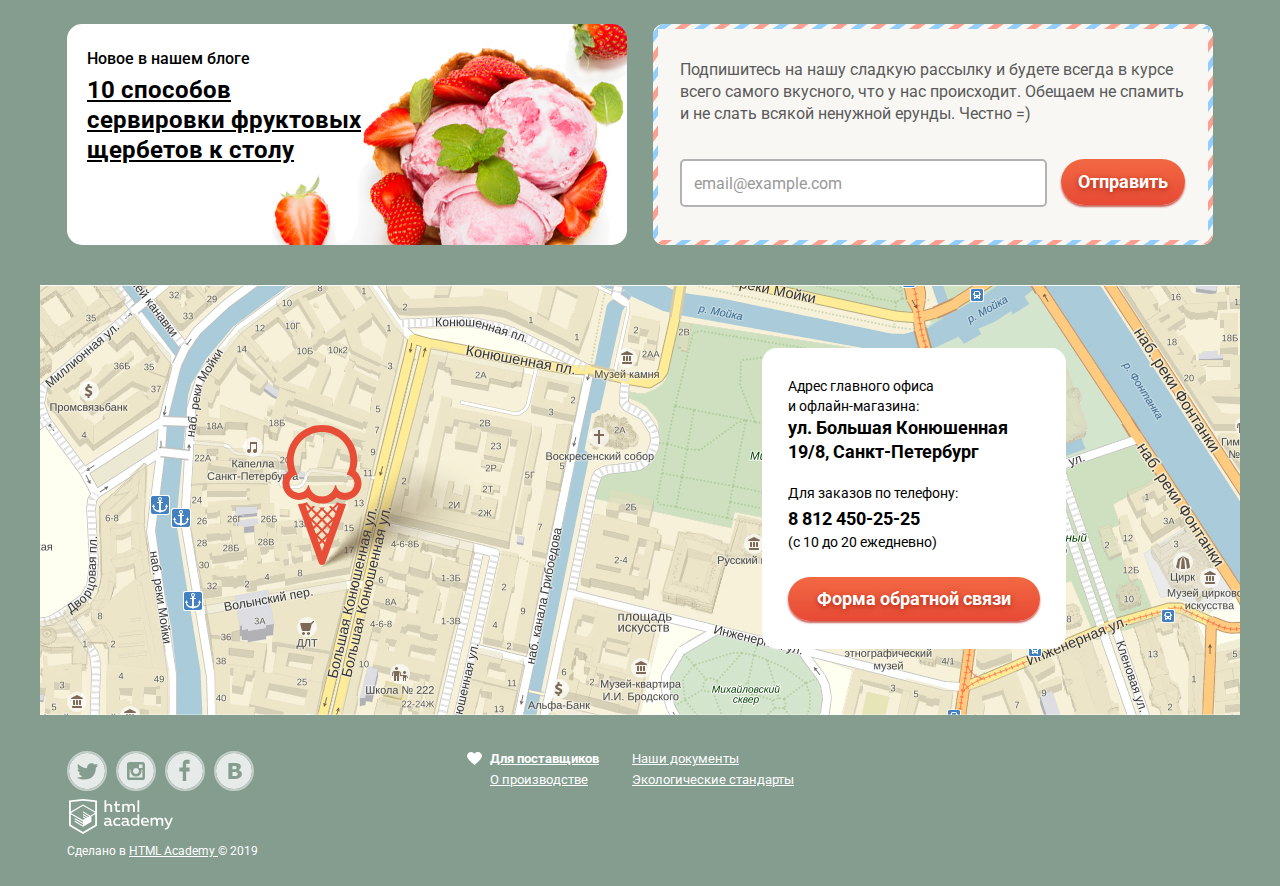
==== commit 90f1cbf4: "+" ====
--- a/index.html
+++ b/index.html
@@ -5,6 +5,7 @@
   <title>Магазин Глейси</title>
   <link href="https://fonts.googleapis.com/css?family=Roboto:100,100i,300,300i,400,400i,500,500i,700,700i,900,900i&display=swap&subset=cyrillic" rel="stylesheet">
   <link rel="stylesheet" href="css/normalize.css">
+  <!-- <link rel="stylesheet" href="css/style.min.css"> -->
   <link rel="stylesheet" href="css/style.css">
 </head>
 
@@ -30,7 +31,6 @@
                   <a href="#" class="navigation-user-btn">
                     Каталог
                   </a>
-                  <!-- Выподающее меня -->
                   <ul class="menu-catalog-list">
                     <li class="menu-catalog-item">
                       <a href="#" class="menu-catalog-btn new">
@@ -138,7 +138,6 @@
 
     <main class="main">
       <div class="container">
-
         <section class="slider">
           <div class="slider-controls">
             <label for="product-1"></label>
@@ -298,7 +297,7 @@
               Подписка на нашу рассылку
             </h3>
             <form action="https://echo.htmlacademy.ru" class="blog-mailing-email">
-              <p aria-label="Отправить рассылку">
+              <p>
                 Подпишитесь на нашу сладкую рассылку и будете всегда в курсе всего самого вкусного, что у нас происходит. Обещаем не спамить и не слать всякой ненужной ерунды. Честно =)
               </p>
               <label class="visually-hidden" for="blog-mailing-text">Почта для рассылки</label>
@@ -309,12 +308,13 @@
             </form>
           </article>
         </section>
-
       </div>
 
       <section class="map-index">
+        <div class="map-interactive">
+          <iframe src="https://www.google.com/maps/embed?pb=!1m18!1m12!1m3!1d1998.6037999040354!2d30.322010416394033!3d59.938716271971415!2m3!1f0!2f0!3f0!3m2!1i1024!2i768!4f13.1!3m3!1m2!1s0x4696310fca5ba729%3A0xea9c53d4493c879f!2sBolshaya+Konyushennaya+ul.%2C+19%2C+Sankt-Peterburg%2C+Russia%2C+191186!5e0!3m2!1sen!2s!4v1441888483426" width="100%" height="430px" allowfullscreen></iframe>
+        </div>
         <h2 class="visually-hidden">Расположение магазина на карте</h2>
-
         <div class="container">
           <div class="feedback">
             <p class="feedback-address-text">
@@ -333,7 +333,6 @@
             <p class="feedback-timetable">
               (с 10 до 20 ежедневно)
             </p>
-
             <a href="#" class="main-btn feedback-btn">
               Форма обратной связи
             </a>
@@ -342,9 +341,6 @@
         <div class="map-index-btn">
           <img src="img/map-index.jpg" alt="Карта" width="1200" height="430">
         </div>
-
-
-        <!-- <button class="map-index-btn" type="button"></button> -->
       </section>
     </main>
 
@@ -472,13 +468,11 @@
           <textarea name="modal-user-text" id="user-text" cols="30" rows="10" maxlength="999" placeholder="В свободной форме"></textarea>
         </p>
       </div>
-
       <p>
         <button class="main-btn write-us-btn" type="submit">
           Отправить
         </button>
       </p>
-
     </form>
     <button class="modal-close" type="button">
       <span class="visually-hidden">Закрыть</span>
@@ -490,14 +484,14 @@
     <iframe src="https://www.google.com/maps/embed?pb=!1m18!1m12!1m3!1d1998.6037999040354!2d30.322010416394033!3d59.938716271971415!2m3!1f0!2f0!3f0!3m2!1i1024!2i768!4f13.1!3m3!1m2!1s0x4696310fca5ba729%3A0xea9c53d4493c879f!2sBolshaya+Konyushennaya+ul.%2C+19%2C+Sankt-Peterburg%2C+Russia%2C+191186!5e0!3m2!1sen!2s!4v1441888483426" width="940" height="446" allowfullscreen>
     </iframe>
     <p>
-      <img src="img/map_pop_up.jpg" width="940" height="446" alt="Офис компании по адресу ул. Большая Конюшенная 19/8, Санкт-Петербург">
+      <img src="img/map-index.jpg" width="940" height="446" alt="Офис компании по адресу ул. Большая Конюшенная 19/8, Санкт-Петербург">
     </p>
     <button class="modal-close" type="button">
       <span class="visually-hidden">Закрыть</span>
     </button>
   </section>
 
-  <script src="js/main.js"></script>
+  <script src="js/main.min.js"></script>
 
 </body>
 </html>
--- a/css/style.min.css
+++ b/css/style.min.css
@@ -0,0 +1 @@
+@-webkit-keyframes bounce{0%{-webkit-transform:translateY(-2000px);transform:translateY(-2000px)}70%{-webkit-transform:translateY(30px);transform:translateY(30px)}90%{-webkit-transform:translateY(-10px);transform:translateY(-10px)}to{-webkit-transform:translateY(0);transform:translateY(0)}}@keyframes bounce{0%{-webkit-transform:translateY(-2000px);transform:translateY(-2000px)}70%{-webkit-transform:translateY(30px);transform:translateY(30px)}90%{-webkit-transform:translateY(-10px);transform:translateY(-10px)}to{-webkit-transform:translateY(0);transform:translateY(0)}}@-webkit-keyframes shake{0%,to{-webkit-transform:translateX(0);transform:translateX(0)}10%,30%,50%,70%,90%{-webkit-transform:translateX(-10px);transform:translateX(-10px)}20%,40%,60%,80%{-webkit-transform:translateX(10px);transform:translateX(10px)}}@keyframes shake{0%,to{-webkit-transform:translateX(0);transform:translateX(0)}10%,30%,50%,70%,90%{-webkit-transform:translateX(-10px);transform:translateX(-10px)}20%,40%,60%,80%{-webkit-transform:translateX(10px);transform:translateX(10px)}}*{box-sizing:border-box}h1,h2,h3,h4,h5,li,p,ul{margin:0}a{text-decoration:none;color:#fff}li,ul{list-style:none;padding:0}img{max-width:100%;height:auto}.container{width:1146px;margin:0 auto}.main-btn{display:inline-block;text-align:center;vertical-align:top;text-shadow:0 2px 5px rgba(160,32,11,.76);background:#f26843;background:-webkit-gradient(linear,left top, left bottom,color-stop(0, #f26843),to(#e74a35));background:linear-gradient(to bottom,#f26843 0,#e74a35 100%);border:0;cursor:pointer}.main-link,.main-link-box{display:block;text-decoration:underline}.main-link:active,.main-link:hover{color:#ffbc9e}.main-link-box:active,.main-link-box:hover{color:#e84d37}.main-input{font-size:18px;line-height:24px;font-weight:800;color:#000;border-radius:5px;outline:0}.main-input:focus{outline:#2e88e4}.form-write-us textarea::-webkit-input-placeholder,.main-input::-webkit-input-placeholder{font-size:16px;line-height:24px;font-weight:400;color:#999}.form-write-us textarea::-moz-placeholder,.main-input::-moz-placeholder{font-size:16px;line-height:24px;font-weight:400;color:#999}.main-input:-ms-input-placeholder,.main-input::-ms-input-placeholder{font-size:16px;line-height:24px;font-weight:400;color:#999}.main-input::-webkit-input-placeholder{font-size:16px;line-height:24px;font-weight:400;color:#999}.main-input::-moz-placeholder{font-size:16px;line-height:24px;font-weight:400;color:#999}.main-input:-ms-input-placeholder{font-size:16px;line-height:24px;font-weight:400;color:#999}.main-input::-ms-input-placeholder{font-size:16px;line-height:24px;font-weight:400;color:#999}.main-input::placeholder{font-size:16px;line-height:24px;font-weight:400;color:#999}body{font-family:'Roboto','Arial',sans-serif;font-size:16px;line-height:22px;font-weight:400;color:#000;text-transform:none}.visually-hidden:not(:focus):not(:active),input[type=checkbox].visually-hidden,input[type=radio].visually-hidden,label[for=modal-user-login],label[for=user-email],label[for=user-login],label[for=user-password],label[for=user-text]{position:absolute;width:1px;height:1px;margin:-1px;border:0;padding:0;white-space:nowrap;-webkit-clip-path:inset(100%);clip-path:inset(100%);clip:rect(0 0 0 0);overflow:hidden}.site-wrapper{background-image:url(../img/background_slider_1.png);background-repeat:no-repeat;background-position:50% 4.6%;-webkit-transition:background-image .5s ease,background-color .5s ease;transition:background-image .5s ease,background-color .5s ease}.site-wrapper-background{min-width:940px;background-color:#849d8f}.site-wrapper::after,.site-wrapper::before{content:"";visibility:hidden}.site-wrapper::before{background-image:url(../img/background_slider_2.png)}.site-wrapper::after{background-image:url(../img/background_slider_3.png)}.slider{position:relative;padding-top:272px;margin-bottom:41px;text-align:center;color:#fff}.main-slider-list{margin:0;padding:0;list-style:none}.slide{display:none}.main-slider-title{width:700px;margin:0 auto 31px;font-size:60px;line-height:60px;font-weight:800}.main-slider-btn{padding:12px 44px;font-size:31px;line-height:41px}.main-btn:hover{background:-webkit-gradient(linear,left top, left bottom,color-stop(0, #f58669),to(#ec6f5e));background:linear-gradient(to bottom,#f58669 0,#ec6f5e 100%);box-shadow:0 2px 2px #ac1000}.main-btn:active{background:-webkit-gradient(linear,left top, left bottom,color-stop(0, #d84732),to(#e1613e));background:linear-gradient(to bottom,#d84732 0,#e1613e 100%);box-shadow:inset 0 2px 2px #ac1000}.slider-controls{position:absolute;bottom:20px;left:0;z-index:1}.slider-controls label{display:inline-block;width:19px;height:19px;margin-right:7px;vertical-align:top;background-color:transparent;border:2px solid #fff;border-radius:50%;cursor:pointer}#product-1:checked~.site-wrapper{background-color:#849d8f;background-image:url(../img/background_slider_1.png)}#product-2:checked~.site-wrapper{background-color:#8996a6;background-image:url(../img/background_slider_2.png)}#product-3:checked~.site-wrapper{background-color:#9d8b84;background-image:url(../img/background_slider_3.png)}#product-1:checked~.site-wrapper #slide1,#product-2:checked~.site-wrapper #slide2,#product-3:checked~.site-wrapper #slide3{display:block}#product-1:checked~.site-wrapper label[for=product-1],#product-2:checked~.site-wrapper label[for=product-2],#product-3:checked~.site-wrapper label[for=product-3]{background-color:#fff}.main-btn{color:#fff;font-weight:800;box-shadow:0 2px 2px 0 rgba(172,16,0,.64);background-image:-ms-linear-gradient(90deg,#e74a35 0%,#f26843 100%);border-radius:50px}.header,.top-header,.wrap-heder-menu{display:-webkit-box;display:flex;-webkit-box-orient:vertical;-webkit-box-direction:normal;flex-direction:column;flex-wrap:wrap}.top-header,.wrap-heder-menu{-webkit-box-orient:horizontal;flex-direction:row;-webkit-box-pack:start}.top-header{-webkit-box-pack:justify;justify-content:space-between;padding-top:10px}.wrap-heder-menu{-webkit-box-pack:start;justify-content:flex-start}.header-logo{padding-right:11px;line-height:0}.navigation-user-list{position:relative;display:-webkit-box;display:flex;-webkit-box-orient:horizontal;-webkit-box-direction:normal;flex-direction:row;-webkit-box-pack:start;justify-content:flex-start;flex-wrap:wrap;align-self:flex-start;padding-top:15px}.navigation-user-item{position:relative;padding:4px 13px;margin-right:2px}.navigation-user-item:hover{border-radius:50px;background-color:#f7f6f3}.navigation-user-item:active{border-radius:50px;background-color:rgba(248,247,244,.988);box-shadow:inset 0 2px 1px 0 rgba(105,105,105,.7)}.navigation-user-item:hover .navigation-user-btn{color:#000;border-bottom:none}.navigation-user-btn{font-size:16px;line-height:18px;font-weight:800;border-bottom:1px solid rgba(255,255,255,.2)}.nanavigation-user-item--active{background-color:#d07058;border-radius:50px}.navigation-user-btn--active{border-bottom:none}.menu-catalog-list{display:none;position:absolute;width:142px;top:100%;left:-8px;margin-top:6px;border-radius:5px;z-index:4}.menu-catalog-list:before{content:"";display:block;position:absolute;top:-20px;height:20px;width:100%;opacity:0}.navigation-user-item:hover>.menu-catalog-list{display:block;background-color:#f8f7f4;box-shadow:0 20px 20px 0 rgba(0,0,0,.4)}.menu-catalog-item{position:relative;padding-left:20px;padding-top:8px;padding-bottom:8px}.menu-catalog-item:hover{background-color:#fbded7}.menu-catalog-item:active{background-color:#f6b5a5}.menu-catalog-item:first-child{border-radius:5px 5px 0 0}.menu-catalog-item:last-child{border-radius:0 0 5px 5px}.menu-catalog-item--active{position:relative;padding-left:20px;padding-top:8px;padding-bottom:8px;background-color:#d07058}.menu-catalog-btn{display:block;font-size:14px;line-height:16px;font-weight:400;color:#000}.new{font-weight:800;padding:4px 0}.new:before{content:'';position:absolute;top:39px;left:7px;height:1px;width:128px;background-color:#d1d0ce}.user-registration{display:-webkit-box;display:flex;-webkit-box-orient:horizontal;-webkit-box-direction:normal;flex-direction:row;flex-wrap:wrap;-webkit-box-align:baseline;align-items:center;padding-top:4px}.header-search{position:relative;width:31px;height:31px;background-color:#9cb2a5;border-radius:50%;margin-bottom:8px}.header-search:hover{background-color:#f8f7f4}.header-search:hover .search-icon{fill:#323232}.header-search label{display:block;cursor:pointer;width:100%;height:100%}.search-icon{position:relative;top:7px;left:7px;fill:#fff}.main-search{display:none;position:absolute;width:344px;top:100%;right:0;margin-top:6px;padding:17px 18px;border-radius:5px;background-color:#f8f7f4;box-shadow:0 20px 20px 0 rgba(0,0,0,.4);z-index:4}.header-search:hover .main-search{display:block}.basket-form::before,.login-form::before,.main-search::before{content:"";display:block;position:absolute;top:-15px;height:30px;width:100%;opacity:0}.search-input{width:100%;min-height:43px;padding:10px 12px;border:1px solid #b2b2b2}.search-input:hover{border:1px solid #9a9a9a}.search-input:focus{border:1px solid #2e88e4}.wrap-user-entry{display:-webkit-box;display:flex;-webkit-box-orient:horizontal;-webkit-box-direction:normal;flex-direction:row;flex-wrap:wrap;-webkit-box-pack:end;justify-content:flex-end;-webkit-box-align:center;align-items:center;margin-bottom:8px}.wrap-user-btn{position:relative}.basket-btn,.user-btn{position:relative;font-size:14px;line-height:16px;font-weight:500;color:#fff;align-self:flex-start;background-color:#9cb2a5;border-radius:50px;margin-left:8px;padding:7px 17px 7px 45px}.basket-btn-icon,.user-btn-icon{position:absolute;top:1px;left:26px;fill:#fff}.wrap-basket-btn:hover .basket-btn,.wrap-user-btn:hover .user-btn{background-color:#f8f7f4;color:#323232}.wrap-basket-btn:hover .basket-btn-icon,.wrap-user-btn:hover .user-btn-icon{fill:#323232}.login-form{display:none;position:absolute;width:276px;top:100%;right:0;margin-top:11px;padding:17px 18px 21px;border-radius:5px;background-color:#f8f7f4;box-shadow:0 20px 20px 0 rgba(0,0,0,.4);z-index:4}.products-item-hit:hover .actions,.wrap-basket-btn:hover .basket-form,.wrap-user-btn:hover .login-form{display:block}.input-login-password,.input-login-user{width:100%;min-height:43px;padding:10px 12px;border:1px solid #b2b2b2}.input-login-password:hover,.input-login-user:hover{border:1px solid #9a9a9a}.input-login-password:focus,.input-login-user:focus{border:1px solid #2e88e4}.login-form p{position:relative;margin-bottom:19px}.login-entry{display:-webkit-box;display:flex;-webkit-box-orient:horizontal;-webkit-box-direction:normal;flex-direction:row;flex-wrap:wrap;-webkit-box-align:center;align-items:center}.entry-btn{font-size:18px;line-height:24px;font-weight:800;color:#fff;margin-right:20px;padding:10px 25px}.new-regestration,.order-item p,.restore{font-size:13px;line-height:22px;font-weight:400;color:#000}.wrap-basket-btn{position:relative}.basket-form{display:none;position:absolute;width:540px;top:100%;right:0;margin-top:11px;padding-bottom:21px;padding-left:18px;padding-right:13px;border-radius:5px;background-color:#f8f7f4;box-shadow:0 20px 20px 0 rgba(0,0,0,.4);z-index:4}.order-item,.order-list{display:-webkit-box;display:flex;-webkit-box-direction:normal}.order-list{-webkit-box-orient:vertical;flex-direction:column;border-bottom:1px solid #cacac7;padding-bottom:15px;margin-bottom:15px}.order-item{position:relative;-webkit-box-orient:horizontal;flex-direction:row;-webkit-box-pack:start;justify-content:flex-start;flex-wrap:wrap;margin-top:20px}.delete-item-btn{position:relative;background-color:#f8f7f4;border:0;cursor:pointer}.delete-item-icon{position:absolute;top:25%;left:0}.order-img{width:33px;height:33px;margin:0 13px}.order-item p{line-height:16px;color:#323232;padding-top:7px}.order-text{width:220px}.order-text,.weight-calculation-text{margin-right:27px}.wrap-total-price{display:-webkit-box;display:flex;-webkit-box-orient:vertical;-webkit-box-direction:normal;flex-direction:column;-webkit-box-align:end;align-items:flex-end}.total-price{font-size:15px;line-height:18px;font-weight:700;color:#323232;margin-bottom:15px}.order-btn{font-size:18px;line-height:24px;color:#fff;padding:9px 14px}.header-phone{float:right;color:#fff;font-weight:800;text-align:right}.schedule-text{font-size:14px;line-height:16px;padding-bottom:4px}.header-phone-btn{font-size:22px;line-height:24px;letter-spacing:-.3px}.banners{margin-top:10px;margin-bottom:14px}.banners-list{display:-webkit-box;display:flex;-webkit-box-orient:horizontal;-webkit-box-direction:normal;flex-direction:row;flex-wrap:wrap;-webkit-box-pack:justify;justify-content:space-between}.banners-item:nth-child(1),.banners-item:nth-child(2){background-color:#b02745;background-image:url(../img/banner-1.jpg);background-repeat:no-repeat;background-position:-50px -95px}.banners-item:nth-child(2){background-color:#5b3623;background-image:url(../img/banner-2.jpg);background-position:-220px -104px}.banners-item{display:-webkit-box;display:flex;-webkit-box-orient:vertical;-webkit-box-direction:normal;flex-direction:column;width:560px;color:#fff;border-radius:15px;padding-bottom:25px}.banner-text,.banner-title{font-weight:800;padding-left:18px}.banner-title{font-size:35px;line-height:41px;padding-top:16px;padding-bottom:14px}.banner-text{width:535px;font-size:18px;line-height:22px;word-break:break-all;padding-bottom:45px}.banner-btn{align-self:flex-end;font-size:18px;line-height:24px;color:#fff;margin-right:22px;padding:10px 22px}.products-hit{margin-bottom:25px}.products-item-hit,.products-list-hit{display:-webkit-box;display:flex;-webkit-box-direction:normal;-webkit-box-pack:start;justify-content:flex-start}.products-list-hit{-webkit-box-orient:horizontal;flex-direction:row;flex-wrap:wrap}.products-item-hit{position:relative;-webkit-box-orient:vertical;flex-direction:column;width:267px;margin-top:26px;margin-bottom:13px;margin-right:26px;color:#fff}.flag-hit::after{content:"";position:absolute;top:0;left:0;width:61px;height:61px;border-radius:50%;background-color:#fff;background-image:url(../img/hit.svg);background-repeat:no-repeat;background-position:0 0}.product-img{position:absolute;z-index:0}.products-item-hit:nth-child(4n){margin-top:26px;margin-right:0}.products-item-hit:hover::before{content:"";position:absolute;top:-2px;left:-12px;width:293px;min-height:405px;background-color:rgba(255,255,255,.2);box-shadow:0 20px 20px 0 rgba(0,0,0,.4);border-radius:15px;z-index:3}.product-price{font-size:45px;line-height:45px;font-weight:600;text-shadow:0 1px 3px rgba(49,50,53,.5);padding-top:210px;padding-bottom:20px;z-index:2}.product-price::after{content:"/кг";font-size:30px}.product-title{font-size:16px;line-height:22px;font-weight:500;text-align:center;padding:0 3px}.products-item-hit .actions{-ms-grid-row-align:center;align-self:center;display:none;position:absolute;top:100%;width:100%;z-index:3}.view-btn{display:block;position:relative;font-size:18px;line-height:24px;color:#fff;width:200px;margin:9px auto 0;padding:9px 5px 11px}.seo-box{color:#000;background-color:#efe4ce;background-image:url(../img/background-wafer.jpg);background-position:0 0;border-radius:15px;padding-top:25px;padding-bottom:25px;margin-bottom:39px}.seo-title{font-size:24px;line-height:30px;font-weight:500;letter-spacing:.2px;padding-left:18px}.seo-list{display:-webkit-box;display:flex;-webkit-box-orient:horizontal;-webkit-box-direction:normal;flex-direction:row;-webkit-box-pack:start;justify-content:flex-start;flex-wrap:wrap}.seo-item{position:relative;width:558px;padding-top:21px;padding-left:76px}.seo-item:nth-child(2n+1){margin-right:8px}.seo-item::before{content:"";position:absolute;top:8px;left:19px;width:50px;height:50px}.seo-item:nth-child(1)::before{background-image:url(../img/ice-cream.svg)}.seo-item:nth-child(2)::before{background-image:url(../img/cow.svg)}.seo-item:nth-child(3)::before{background-image:url(../img/eco.svg)}.seo-item:nth-child(4)::before{background-image:url(../img/thermometer.svg)}.seo-text{font-size:16px;line-height:22px;font-weight:400}.blog-news{display:-webkit-box;display:flex;-webkit-box-orient:horizontal;-webkit-box-direction:normal;flex-direction:row;-webkit-box-pack:justify;justify-content:space-between;flex-wrap:wrap;margin-bottom:40px}.blog-new{width:560px;background-color:#fff;background-image:url(../img/background_blog_1.jpg);background-position:17% 39%;border-radius:15px;padding:24px 20px;min-height:221px}.blog-new-text{font-size:16px;line-height:22px;color:#000;font-weight:500;padding-bottom:5px}.blog-new-link{width:280px;font-size:24px;line-height:30px;font-weight:800;color:#000}.blog-mailing{width:560px;border:5px solid #000;-webkit-border-image:url(../img/bg-post.svg) 7 round;-o-border-image:url(../img/bg-post.svg) 7 round;border-image:url(../img/bg-post.svg) 7 round;border-radius:15px;padding:24px 20px;background-color:#f8f7f4;min-height:221px}.blog-mailing-email{padding-top:6px;padding-left:2px}.blog-mailing p{display:block;font-size:16px;line-height:22px;color:#5a5a5a;padding-bottom:34px}.blog-mailing input{width:367px;padding:10px 12px;border:2px solid #b2b2b2;margin-right:10px}.blog-mailing input:hover{border:2px solid #9a9a9a}.blog-mailing input:focus{border:2px solid #2e88e4}.mailing-btn{font-size:18px;line-height:24px;padding:11px 17px}.map-index{position:relative;width:1200px;margin:0 auto 11px}.map-index-btn{width:1200px;margin:0 auto;min-height:430px}.map-index-btn::after{top:32%;left:22%;width:80px;height:140px;background-image:url(../img/pin.svg)}.footer-menu-btn-bold::before,.map-index-btn::after,.map-index-btn::before{content:"";position:absolute;background-repeat:no-repeat}.map-index-btn::before{top:40%;left:25%;width:182px;height:110px;background-image:url(../img/shadow.png)}.feedback{position:absolute;top:63px;right:23px;background-color:#fff;border-radius:15px;padding:28px 26px;color:#000}.feedback p{font-size:14px;line-height:20px;font-weight:400}.feedback-address-text,.feedback-timetable{width:155px}.feedback-phone-text{width:180px;padding-bottom:5px}.feedback h3,.feedback-phone{font-size:18px;font-weight:700}.feedback h3{width:225px;line-height:24px;padding-bottom:19px}.feedback-phone{display:block;line-height:22px;color:#000;padding-bottom:2px}.feedback-timetable{padding-bottom:25px}.feedback-btn{display:block;font-size:18px;line-height:24px;font-weight:800;text-align:center;padding:10px 29px}.footer{padding-bottom:26px}.footer .container,.social-network ul{display:-webkit-box;display:flex;-webkit-box-orient:horizontal;-webkit-box-direction:normal;flex-direction:row;-webkit-box-pack:start;justify-content:flex-start;flex-wrap:wrap}.social-network{padding-top:19px;margin-right:200px}.social-item{padding-right:9px}.social-button{height:40px;width:40px}.social-icon-border{min-width:40px;min-height:40px;border-radius:50%;border:2px solid #c2cec7;fill:#e6ebe9}.social-icon-border:hover{fill:#fff}.social-icon-border:active{border:2px solid #e6ebe9;fill:#e6ebe9}.footer-menu-list{display:-webkit-box;display:flex;-webkit-box-orient:horizontal;-webkit-box-direction:normal;flex-direction:row;-webkit-box-pack:start;justify-content:flex-start;flex-wrap:wrap;width:380px;padding-top:19px;padding-left:27px;margin-right:180px}.footer-menu-item{padding-bottom:5px}.footer-menu-btn-bold{position:relative;font-size:13px;line-height:16px;font-weight:800}.footer-menu-btn-bold::before{top:1px;right:150px;width:15px;height:15px;background-image:url(../img/heart.svg)}.footer-menu-btn{font-size:13px;line-height:16px;font-weight:400}.footer-menu-list a{min-width:142px}.developer-link,.developer-text{font-size:12px;line-height:18px;font-weight:400;color:#fff}.htmlacademy-link img{padding:2px}.developer-link{text-decoration:underline}.developer-link:active,.developer-link:hover{color:#ffbc9e}.breadcrumbs{position:relative}.breadcrumbs-list{position:absolute;top:-19px;left:0;display:-webkit-box;display:flex;-webkit-box-orient:horizontal;-webkit-box-direction:normal;flex-direction:row;flex-wrap:wrap;-webkit-box-pack:start;justify-content:flex-start}.breadcrumbs-item{position:relative;padding-right:20px}.breadcrumbs-item::after{content:"»";position:absolute;top:0;right:7px}.breadcrumbs-item::after,.breadcrumbs-list a,.filter-form legend{font-size:14px;line-height:16px;font-weight:400;color:#fff}.breadcrumbs-link--active{text-decoration:none}.catalog-name{font-size:35px;line-height:41px;font-weight:800;color:#fff;margin-top:0;margin-bottom:27px}.filter-form{display:-webkit-box;display:flex;-webkit-box-orient:horizontal;-webkit-box-direction:normal;flex-direction:row;-webkit-box-pack:start;justify-content:flex-start;flex-wrap:wrap;width:880px}.filter-form fieldset{border:0;padding:0 0 16px}.filter-form legend{font-weight:600;padding-bottom:5px;padding-left:14px}.sorting{margin-right:13px}.select-sort{position:relative;font-size:16px;line-height:18px;font-weight:500;color:#fff;background-color:#a9b9af;background-image:url(../img/icon-down-dir-white.svg);background-repeat:no-repeat;background-position:92% 60%;padding:9px 33px 8px 13px;border:0;border-radius:50px;-moz-appearance:none;-webkit-appearance:none;appearance:none;outline:0}.select-sort:active,.select-sort:focus,.select-sort:hover{color:#323232;background-color:#fff;background-image:url(../img/icon-down-dir-black.svg);background-repeat:no-repeat;background-position:92% 60%}select::-ms-expand{display:none}.filter-price{margin-right:12px}.max-price input,.min-price input{width:26px;font-size:14px;line-height:16px;font-weight:600;color:#fff;border:0;background-color:transparent}.form-write-us textarea:focus,.max-price input:focus,.min-price input:focus{outline:#2e88e4}.range-filter{width:218px}.filter-fat-box,.range-controls{border-radius:50px;background-color:#a9b9af}.range-controls{position:relative;height:35px;padding:18px 20px 0}.range-controls .scale{height:4px;background:#d7dcde;padding-left:25px}.range-controls .bar{width:63%;height:4px;background:#f8f7f4}.range-controls .toggle{position:absolute;top:9px;left:0;width:20px;height:20px;padding:0;border:8px solid #fff;background-color:#ababab;box-shadow:0 2px 1px 0 #cfcfcf;border-radius:50%;cursor:pointer}.range-controls .toggle-min{left:35px}.range-controls .toggle-max{left:132px}.filter-fat-box{font-size:16px;line-height:18px;font-weight:500;color:#fff;padding:1px 0;width:418px}.filter-option{margin-bottom:6px;margin-top:7px;padding-left:0;padding-right:0}.filter-option label{position:relative;display:block;cursor:pointer;-webkit-user-select:none;-moz-user-select:none;-ms-user-select:none;user-select:none;padding-top:3px}.filter-input-radio+label::before{content:"";position:absolute;left:-33px;top:-2px;width:30px;height:28px;background-image:url(../img/radio-off.svg);background-repeat:no-repeat;background-position:0 0;opacity:.8}.filter-input-radio+label:hover::before{opacity:1}.filter-input-radio:disabled+label::before{opacity:.3}.filter-input-radio:checked+label::after{content:"";position:absolute;left:-33px;top:-2px;width:30px;height:28px;background-image:url(../img/radio-on.svg);background-repeat:no-repeat;background-position:0 0;opacity:.9}.filter-input-radio:checked+label:hover::after{opacity:1}.filter-input-radio:disabled+label::after,.filter-input-radio:disabled+label:hover::after{opacity:.3}.filter-fillers-box{font-size:16px;line-height:18px;font-weight:500;color:#fff;border-radius:50px;background-color:#a9b9af;padding:1px 0;width:702px}.filter-fat-list{display:-webkit-box;display:flex;-webkit-box-orient:horizontal;-webkit-box-direction:normal;flex-direction:row;-webkit-box-pack:justify;justify-content:space-between;flex-wrap:wrap;padding:0 17px 0 48px}.filter-input-checkbox+label::before{content:"";position:absolute;left:-35px;top:0;width:30px;height:28px;background-image:url(../img/checkbox-off.svg);background-repeat:no-repeat;background-position:0 0;opacity:.8}.filter-input-checkbox+label:hover::before{opacity:1}.filter-input-checkbox:disabled+label::before{opacity:.3}.filter-input-checkbox:checked+label::after{content:"";position:absolute;left:-35px;top:0;width:30px;height:28px;background-image:url(../img/checkbox-on.svg);background-repeat:no-repeat;background-position:0 0;opacity:.9}.filter-input-checkbox:checked+label:hover::after{opacity:1}.filter-input-checkbox:disabled+label::after,.filter-input-checkbox:disabled+label:hover::after{opacity:.3}.filter-form button{font-size:16px;line-height:18px;font-weight:600;color:#fff;background-color:#a9b9af;border-radius:50px;border:2px solid #fff;margin-left:12px;margin-top:6px;padding:7px 28px;-ms-grid-row-align:center;align-self:center}.filter-form button:hover{color:#323232;background-color:#fff;border:2px solid #fff}.filter-form button:active{color:#323232;background-color:#ededed;border:2px solid #ededed;box-shadow:inset 0 2px 1px 0 rgba(105,105,105,.004)}.pagination-list{display:-webkit-box;display:flex;-webkit-box-orient:horizontal;-webkit-box-direction:normal;flex-direction:row;-webkit-box-pack:end;justify-content:flex-end;flex-wrap:wrap;margin-top:65px;margin-bottom:15px;padding-bottom:30px;border-bottom:1px solid #a9bbb1}.pagination-item{margin-left:2px}.pagination-link{display:block;text-align:center;font-size:16px;line-height:18px;font-weight:600;width:27px;height:27px;border-radius:50%;padding:5px 0}.pagination-link:hover{background-color:#9cb0a4}.pagination-link--active,.pagination-link:active{background-color:#fff;color:#000}.pagination-link-next,.pagination-link-prev{display:block;text-align:center;height:27px;padding:4px 0 0 11px}.pagination-link-prev{padding:4px 11px 0 0}.pagination-icon-prev{-webkit-transform:rotate(90deg);transform:rotate(180deg)}.modal{display:none;position:fixed;color:#000;background-color:#f8f7f4;background-position:0 0;background-repeat:repeat;box-shadow:0 30px 50px rgba(0,0,0,.7)}.modal-show{display:block;-webkit-animation:bounce .6s;animation:bounce .6s}.write-us-text{font-size:24px;line-height:28px;font-weight:600;color:#000;padding-top:18px;padding-bottom:17px}.modal-write-us{top:114px;left:50%;width:478px;height:445px;margin-left:-238px;padding-right:25px;padding-left:25px;border-radius:15px;z-index:10}.modal-close{position:absolute;top:0;right:5px;width:40px;height:45px;background-color:transparent;border:0;cursor:pointer;outline:0;z-index:10}.modal-close::after,.modal-close::before{content:"";position:absolute;top:24px;right:8px;width:24px;height:2px;background-color:#000}.modal-close::before{-webkit-transform:rotate(45deg);transform:rotate(45deg)}.modal-close::after{-webkit-transform:rotate(-45deg);transform:rotate(-45deg)}.form-write-us p,.modal-user-info{display:-webkit-box;display:flex;-webkit-box-orient:vertical;-webkit-box-direction:normal;flex-direction:column}.form-write-us p{flex-wrap:wrap}.modal-user-info{padding-bottom:2px}.modal-user-info input{width:267px;margin-bottom:19px;padding:9px 12px;border:1px solid #b2b2b2}.modal-user-info input:hover{border:1px solid #9a9a9a}.modal-user-info input:focus{border:1px solid #2e88e4}.form-write-us textarea{font-size:18px;line-height:24px;font-weight:800;color:#000;border-radius:5px;outline:0;height:155px;padding:10px 15px;margin-bottom:26px}.form-write-us textarea:-ms-input-placeholder,.form-write-us textarea::-ms-input-placeholder{font-size:16px;line-height:24px;font-weight:400;color:#999}.form-write-us textarea::-webkit-input-placeholder{font-size:16px;line-height:24px;font-weight:400;color:#999}.form-write-us textarea::-moz-placeholder{font-size:16px;line-height:24px;font-weight:400;color:#999}.form-write-us textarea:-ms-input-placeholder{font-size:16px;line-height:24px;font-weight:400;color:#999}.form-write-us textarea::-ms-input-placeholder{font-size:16px;line-height:24px;font-weight:400;color:#999}.form-write-us textarea::placeholder{font-size:16px;line-height:24px;font-weight:400;color:#999}.write-us-btn{align-self:flex-end;font-size:18px;line-height:24px;color:#fff;padding:10px 22px}.modal-map{top:50%;left:50%;width:940px;height:446px;margin-top:-280px;margin-left:-470px;z-index:6}.modal-map p{margin:0}.modal-error{-webkit-animation:shake .6s;animation:shake .6s}
--- a/css/style.css
+++ b/css/style.css
@@ -1,8 +1,6 @@
 * {
   box-sizing: border-box;
 }
-
-/*TYPOGRAPHY*/
 
 h1,h2,h3,h4,h5 {
   margin: 0;
@@ -29,15 +27,11 @@
   margin: 0;
 }
 
-/*Container*/
-
 .container {
   width: 1146px;
   margin: 0 auto;
 }
 
-/*Main_Button*/
-
 .main-btn {
   display: inline-block;
 
@@ -45,7 +39,7 @@
   vertical-align: top;
 
   color: #fff;
-  font-weight: 800;
+  font-weight: 700;
   text-shadow: 0 2px 5px rgba(160, 32, 11, 0.76);
 
   box-shadow: 0px 2px 2px 0px rgba(172, 16, 0, 0.64);
@@ -60,8 +54,6 @@
   cursor: pointer;
 }
 
-/*main-link*/
-
 .main-link {
   display: block;
 
@@ -84,12 +76,10 @@
   color: #e84d37;
 }
 
-/*main-input*/
-
 .main-input {
   font-size: 18px;
   line-height: 24px;
-  font-weight: 800;
+  font-weight: 700;
 
   color: #000;
 
@@ -142,11 +132,8 @@
   color: #999999;
 }
 
-/*-----------------------------------------------*/
-
 body {
-  /*position: relative;*/
-  font-family: 'Roboto','Arial', sans-serif;
+  font-family: "Roboto","Arial", sans-serif;
   font-size: 16px;
   line-height: 22px;
   font-weight: 400;
@@ -237,7 +224,7 @@
 
   font-size: 60px;
   line-height: 60px;
-  font-weight: 800;
+  font-weight: 700;
 }
 
 .main-slider-btn {
@@ -280,8 +267,6 @@
   cursor: pointer;
 }
 
-/*radio-btn-slider*/
-
 #product-1:checked ~ .site-wrapper {
   background-color: #849d8f;
   background-image: url("../img/background_slider_1.png");
@@ -311,14 +296,11 @@
 
 .main-btn {
   color: #fff;
-  font-weight: 800;
   box-shadow: 0px 2px 2px 0px rgba(172, 16, 0, 0.64);
   background-image: -ms-linear-gradient( 90deg, rgb(231,74,53) 0%, rgb(242,104,67) 100%);
 
   border-radius: 50px;
 }
-
-/*------------------------header------------------------*/
 
 .header {
   display: -webkit-box;
@@ -358,8 +340,6 @@
   padding-right: 11px;
   line-height: 0;
 }
-
-/*navigation-menu*/
 
 .navigation-user-list {
   position: relative;
@@ -375,7 +355,6 @@
   flex-wrap: wrap;
   align-self: flex-start;
 
-  /*margin-right: 358px;*/
   padding-top: 15px;
 }
 
@@ -408,7 +387,7 @@
 .navigation-user-btn {
   font-size: 16px;
   line-height: 18px;
-  font-weight: 800;
+  font-weight: 700;
 
   border-bottom: 1px solid rgba(255,255,255,0.2);
 }
@@ -422,8 +401,6 @@
 .navigation-user-btn--active {
   border-bottom: none;
 }
-
-/*inner-navigation-menu*/
 
 .menu-catalog-list {
   display: none;
@@ -451,7 +428,6 @@
   width: 100%;
 
   opacity: 0;
-  /*background-color: red;*/
 }
 
 .navigation-user-item:hover > .menu-catalog-list {
@@ -486,6 +462,12 @@
 }
 
 .menu-catalog-item--active {
+  position: relative;
+
+  padding-left: 20px;
+  padding-top: 8px;
+  padding-bottom: 8px;
+
   background-color: #d07058;
 }
 
@@ -500,12 +482,12 @@
 }
 
 .new {
-  font-weight: 800;
+  font-weight: 700;
   padding: 4px 0;
 }
 
 .new:before {
-  content: '';
+  content: "";
 
   position: absolute;
   top: 39px;
@@ -603,8 +585,6 @@
   width: 100%;
 
   opacity: 0;
-
-  /*background-color: red;*/
 }
 
 .search-input {
@@ -636,7 +616,6 @@
   flex-wrap: wrap;
   -webkit-box-pack: end;
           justify-content: flex-end;
-  /*align-self: baseline;*/
   -webkit-box-align: center;
           align-items: center;
 
@@ -645,7 +624,6 @@
 
 .wrap-user-btn {
   position: relative;
-  /*line-height: 0px;*/
 }
 
 .user-btn,
@@ -725,8 +703,6 @@
   width: 100%;
 
   opacity: 0;
-
-  /*background-color: red;*/
 }
 
 .input-login-user,
@@ -771,7 +747,7 @@
 .entry-btn {
   font-size: 18px;
   line-height: 24px;
-  font-weight: 800;
+  font-weight: 700;
   color: #fff;
 
   margin-right: 20px;
@@ -789,7 +765,6 @@
 
 .wrap-basket-btn {
   position: relative;
-  /*line-height: 0px;*/
 }
 
 .basket-form {
@@ -802,7 +777,6 @@
   right: 0px;
 
   margin-top: 11px;
-  /*padding-top: 17px;*/
   padding-bottom: 21px;
   padding-left: 18px;
   padding-right: 13px;
@@ -830,8 +804,6 @@
   width: 100%;
 
   opacity: 0;
-
-  /*background-color: red;*/
 }
 
 .order-list {
@@ -861,7 +833,6 @@
   flex-wrap: wrap;
 
   margin-top: 20px;
-  /*padding-left: 0px;*/
 }
 
 .delete-item-btn {
@@ -937,7 +908,7 @@
 .header-phone {
   float: right;
   color: #fff;
-  font-weight: 800;
+  font-weight: 700;
   text-align: right;
 }
 
@@ -1001,7 +972,7 @@
 
 .banner-title {
   font-size: 35px;
-  font-weight: 800;
+  font-weight: 700;
   line-height: 41px;
 
   padding-top: 16px;
@@ -1012,7 +983,7 @@
 .banner-text {
   width: 535px;
 
-  font-weight: 800;
+  font-weight: 700;
   font-size: 18px;
   line-height: 22px;
   word-break: break-all;
@@ -1033,7 +1004,7 @@
 }
 
 .products-hit {
-  margin-bottom: 25px;
+  margin-bottom: 27px;
 }
 
 .products-list-hit {
@@ -1059,11 +1030,11 @@
   -webkit-box-pack: start;
           justify-content: flex-start;
 
-  width: 267px;
+  width: 264px;
 
   margin-top: 26px;
-  margin-bottom: 13px;
-  margin-right: 26px;
+  margin-bottom: 11px;
+  margin-right: 30px;
 
   color: #fff;
 }
@@ -1117,7 +1088,7 @@
 .product-price {
   font-size: 45px;
   line-height: 45px;
-  font-weight: 600;
+  font-weight: 700;
 
   text-shadow: 0px 1px 3px rgba(49, 50, 53, 0.5);
 
@@ -1300,11 +1271,11 @@
 }
 
 .blog-new-link {
-  width: 280px;
+  width: 285px;
 
   font-size: 24px;
   line-height: 30px;
-  font-weight: 800;
+  font-weight: 700;
 
   color: #000;
 }
@@ -1374,10 +1345,23 @@
 .map-index {
   position: relative;
 
-  width: 1200px;
-  margin: 0 auto;
-
   margin-bottom: 11px;
+}
+
+.map-interactive {
+  position: absolute;
+
+  height: 430px;
+  width: 100%;
+
+  z-index: 1;
+}
+
+.map-interactive iframe {
+  width: 100%;
+  height: 430px;
+
+  border: 0;
 }
 
 .map-index-btn {
@@ -1418,7 +1402,7 @@
 .feedback {
   position: absolute;
   top: 63px;
-  right: 23px;
+  right: 214px;
 
   background-color: #fff;
 
@@ -1427,6 +1411,8 @@
   padding: 28px 26px;
 
   color: #000;
+
+  z-index: 2;
 }
 
 .feedback p {
@@ -1477,7 +1463,7 @@
 
   font-size: 18px;
   line-height: 24px;
-  font-weight: 800;
+  font-weight: 700;
   text-align: center;
 
   padding: 10px 29px;
@@ -1570,7 +1556,7 @@
 
   font-size: 13px;
   line-height: 16px;
-  font-weight: 800;
+  font-weight: 700;
 }
 
 .footer-menu-btn-bold::before {
@@ -1625,7 +1611,6 @@
   color: #ffbc9e;
 }
 
-/*-----------------------Catalog--------------------------------*/
 
 .breadcrumbs {
   position: relative;
@@ -1682,7 +1667,7 @@
 .catalog-name {
   font-size: 35px;
   line-height: 41px;
-  font-weight: 800;
+  font-weight: 700;
 
   color: #fff;
 
@@ -1715,7 +1700,7 @@
 .filter-form legend {
   font-size: 14px;
   line-height: 16px;
-  font-weight: 600;
+  font-weight: 500;
 
   color: #fff;
 
@@ -1730,11 +1715,11 @@
 .select-sort {
   position: relative;
 
-  color:#fff;
-
-  font-size:16px;
-  line-height:18px;
-  font-weight:500;
+  color: #fff;
+
+  font-size: 16px;
+  line-height: 18px;
+  font-weight: 500;
 
   color: #fff;
 
@@ -1770,8 +1755,6 @@
     display: none;
 }
 
-/*filter-price*/
-
 .filter-price {
   margin-right: 12px;
 }
@@ -1779,11 +1762,10 @@
 .min-price input,
 .max-price input {
   width: 26px;
-  /*height: 17px;*/
 
   font-size: 14px;
   line-height: 16px;
-  font-weight: 600;
+  font-weight: 500;
 
   color: #fff;
 
@@ -1854,8 +1836,6 @@
   left: 132px;
 }
 
-/*filter-fat*/
-
 .filter-fat-box {
   font-size: 16px;
   line-height: 18px;
@@ -1891,7 +1871,6 @@
 .filter-option {
   margin-bottom: 6px;
   margin-top: 7px;
-  /*margin-left: 20px;*/
   padding-left: 0px;
   padding-right: 0px;
 }
@@ -1960,8 +1939,6 @@
   opacity: 0.3;
 }
 
-/*filter-fillers*/
-
 .filter-fillers-box {
   font-size: 16px;
   line-height: 18px;
@@ -2047,7 +2024,7 @@
 .filter-form button {
   font-size: 16px;
   line-height: 18px;
-  font-weight: 600;
+  font-weight: 500;
 
   color: #fff;
 
@@ -2084,7 +2061,10 @@
   box-shadow: inset 0px 2px 1px 0px rgba(105, 105, 105, 0.004);
 }
 
-/*pagination*/
+.pagination-box {
+  margin-top: 69px;
+  margin-bottom: 15px;
+}
 
 .pagination-list {
   display: -webkit-box;
@@ -2096,8 +2076,6 @@
           justify-content: flex-end;
   flex-wrap: wrap;
 
-  margin-top: 65px;
-  margin-bottom: 15px;
   padding-bottom: 30px;
 
   border-bottom: 1px solid #a9bbb1;
@@ -2105,7 +2083,7 @@
 
 .pagination-item {
 
-  margin-left: 2px;
+  margin-left: 3px;
 }
 
 .pagination-link {
@@ -2114,7 +2092,7 @@
 
   font-size: 16px;
   line-height: 18px;
-  font-weight: 600;
+  font-weight: 500;
 
   width: 27px;
   height: 27px;
@@ -2148,15 +2126,20 @@
   padding: 4px 0px 0px 11px;
 }
 
-/*-----------------------------------------------------------------------*/
-
-
-
-
-
-/*Modal-Window*/
-
-/*modal-write-us*/
+.pagination-link-prev {
+  display: block;
+  text-align: center;
+
+  height: 27px;
+
+  padding: 4px 11px 0px 0px;
+}
+
+.pagination-icon-prev {
+  -webkit-transform: rotate(90deg);
+          transform: rotate(180deg);
+}
+
 
 .modal {
   display: none;
@@ -2182,7 +2165,7 @@
 .write-us-text {
   font-size: 24px;
   line-height: 28px;
-  font-weight: 600;
+  font-weight: 500;
 
   color: #000;
 
@@ -2200,11 +2183,10 @@
   margin-left: -238px;
   padding-right: 25px;
   padding-left: 25px;
-  /*padding-top: 53px;*/
 
   border-radius: 15px;
 
-  /*z-index: 6;*/
+  z-index: 10;
 }
 
 .modal-close {
@@ -2295,7 +2277,7 @@
 .form-write-us textarea {
   font-size: 18px;
   line-height: 24px;
-  font-weight: 800;
+  font-weight: 700;
 
   color: #000;
 
@@ -2363,9 +2345,6 @@
   padding: 10px 22px;
 }
 
-
-/*Modal-Map*/
-
 .modal-map {
   top: 50%;
   left: 50%;
@@ -2381,10 +2360,6 @@
 .modal-map p {
   margin: 0;
 }
-
-
-
-
 
 .modal-error {
   -webkit-animation: shake 0.6s;
@@ -2484,3 +2459,4 @@
     transform: translateX(10px);
   }
 }
+
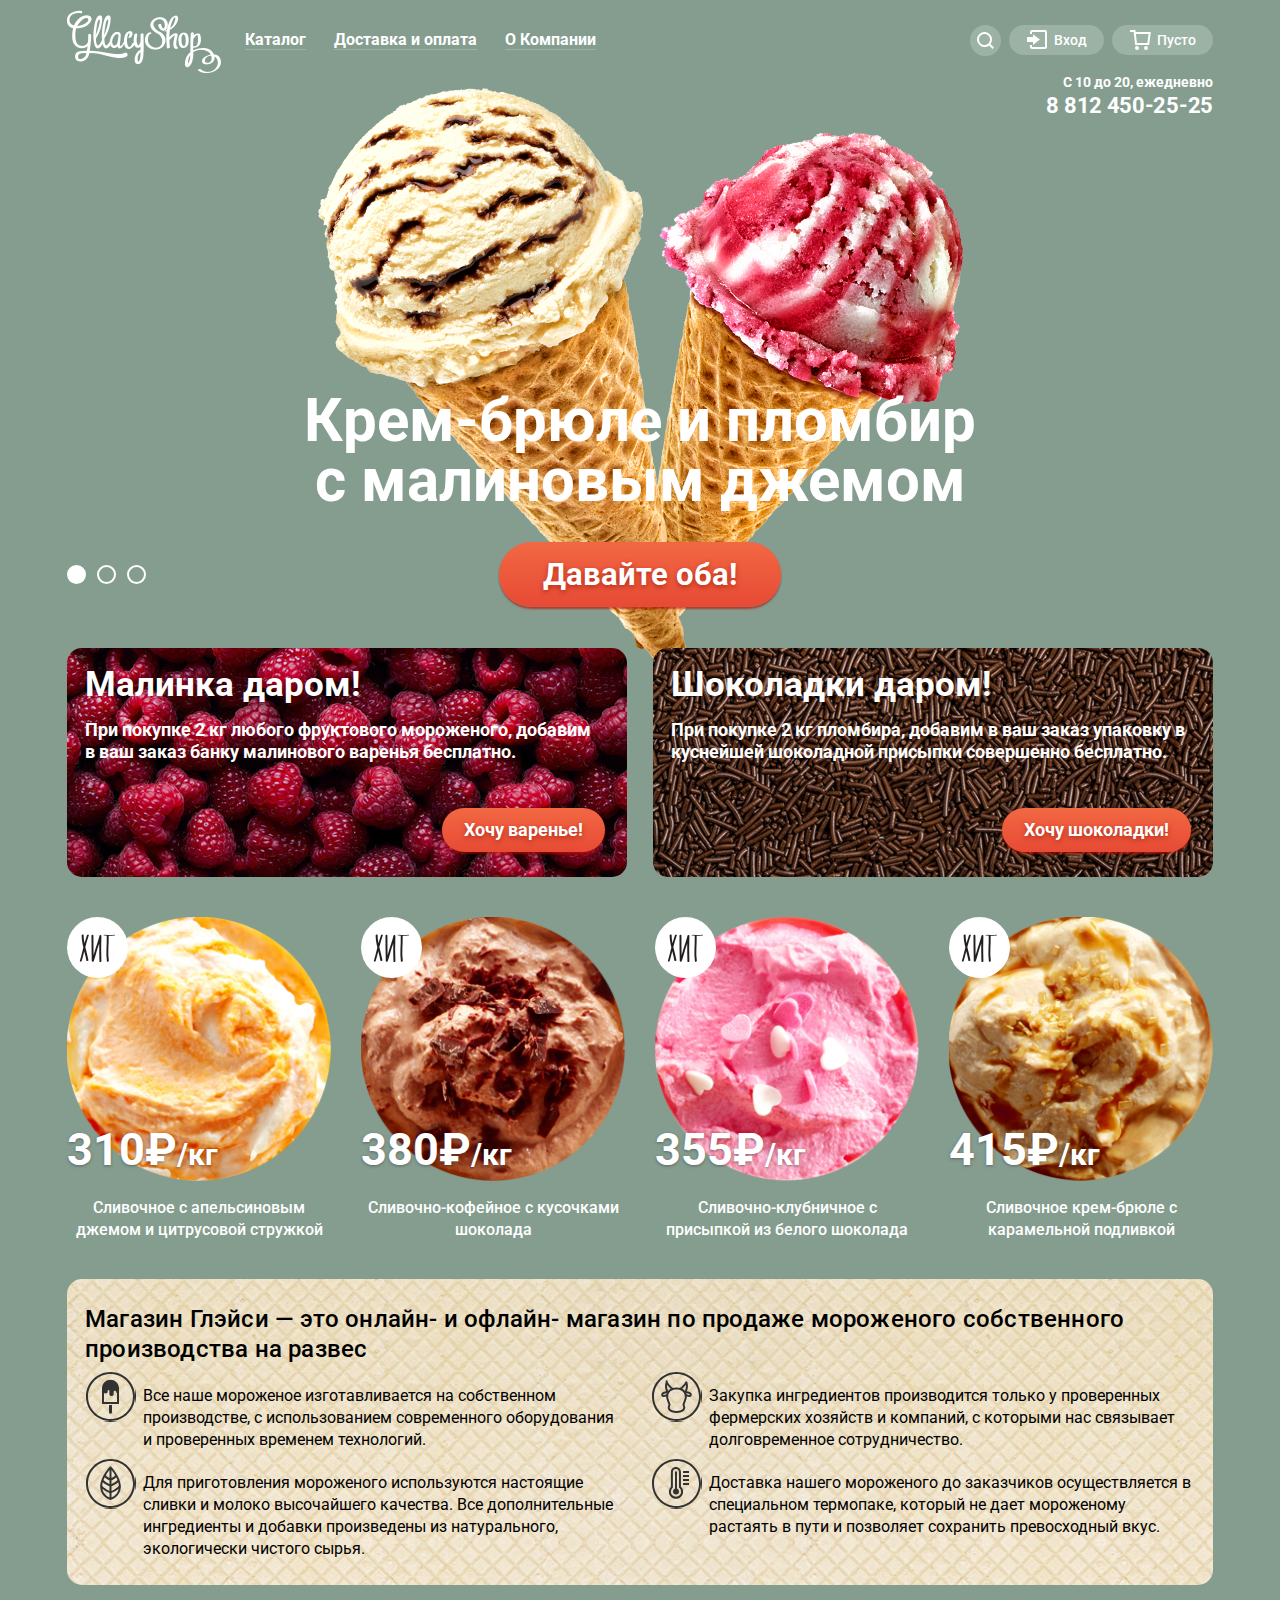
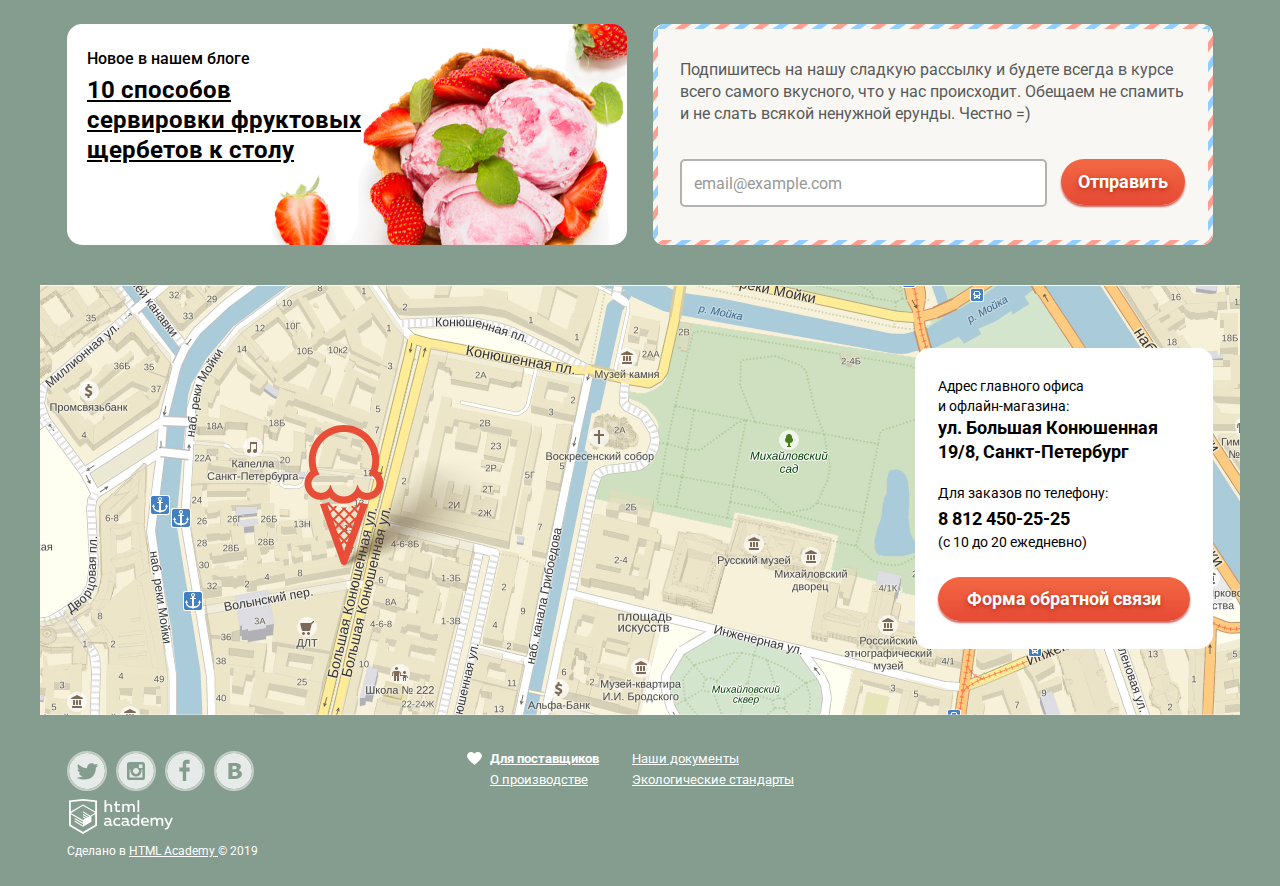
==== commit d956d66a: "Update index.html" ====
--- a/index.html
+++ b/index.html
@@ -312,7 +312,7 @@
 
       <section class="map-index">
         <div class="map-interactive">
-          <iframe src="https://www.google.com/maps/embed?pb=!1m18!1m12!1m3!1d1998.6037999040354!2d30.322010416394033!3d59.938716271971415!2m3!1f0!2f0!3f0!3m2!1i1024!2i768!4f13.1!3m3!1m2!1s0x4696310fca5ba729%3A0xea9c53d4493c879f!2sBolshaya+Konyushennaya+ul.%2C+19%2C+Sankt-Peterburg%2C+Russia%2C+191186!5e0!3m2!1sen!2s!4v1441888483426" width="100%" height="430px" allowfullscreen></iframe>
+          <iframe src="https://www.google.com/maps/embed?pb=!1m18!1m12!1m3!1d1998.6037999040354!2d30.322010416394033!3d59.938716271971415!2m3!1f0!2f0!3f0!3m2!1i1024!2i768!4f13.1!3m3!1m2!1s0x4696310fca5ba729%3A0xea9c53d4493c879f!2sBolshaya+Konyushennaya+ul.%2C+19%2C+Sankt-Peterburg%2C+Russia%2C+191186!5e0!3m2!1sen!2s!4v1441888483426" allowfullscreen></iframe>
         </div>
         <h2 class="visually-hidden">Расположение магазина на карте</h2>
         <div class="container">
--- a/css/style.css
+++ b/css/style.css
@@ -1348,6 +1348,10 @@
   margin-bottom: 11px;
 }
 
+.map-index .container {
+  position: relative;
+}
+
 .map-interactive {
   position: absolute;
 
@@ -1365,6 +1369,8 @@
 }
 
 .map-index-btn {
+  position: relative;
+
   width: 1200px;
   margin: 0 auto;
 
@@ -1402,13 +1408,13 @@
 .feedback {
   position: absolute;
   top: 63px;
-  right: 214px;
+  right: 0px;
 
   background-color: #fff;
 
   border-radius: 15px;
 
-  padding: 28px 26px;
+  padding: 28px 23px;
 
   color: #000;
 
@@ -1887,6 +1893,10 @@
   user-select: none;
 
   padding-top: 3px;
+}
+
+.filter-input:focus + label {
+  color: #000;
 }
 
 .filter-input-radio + label::before {
